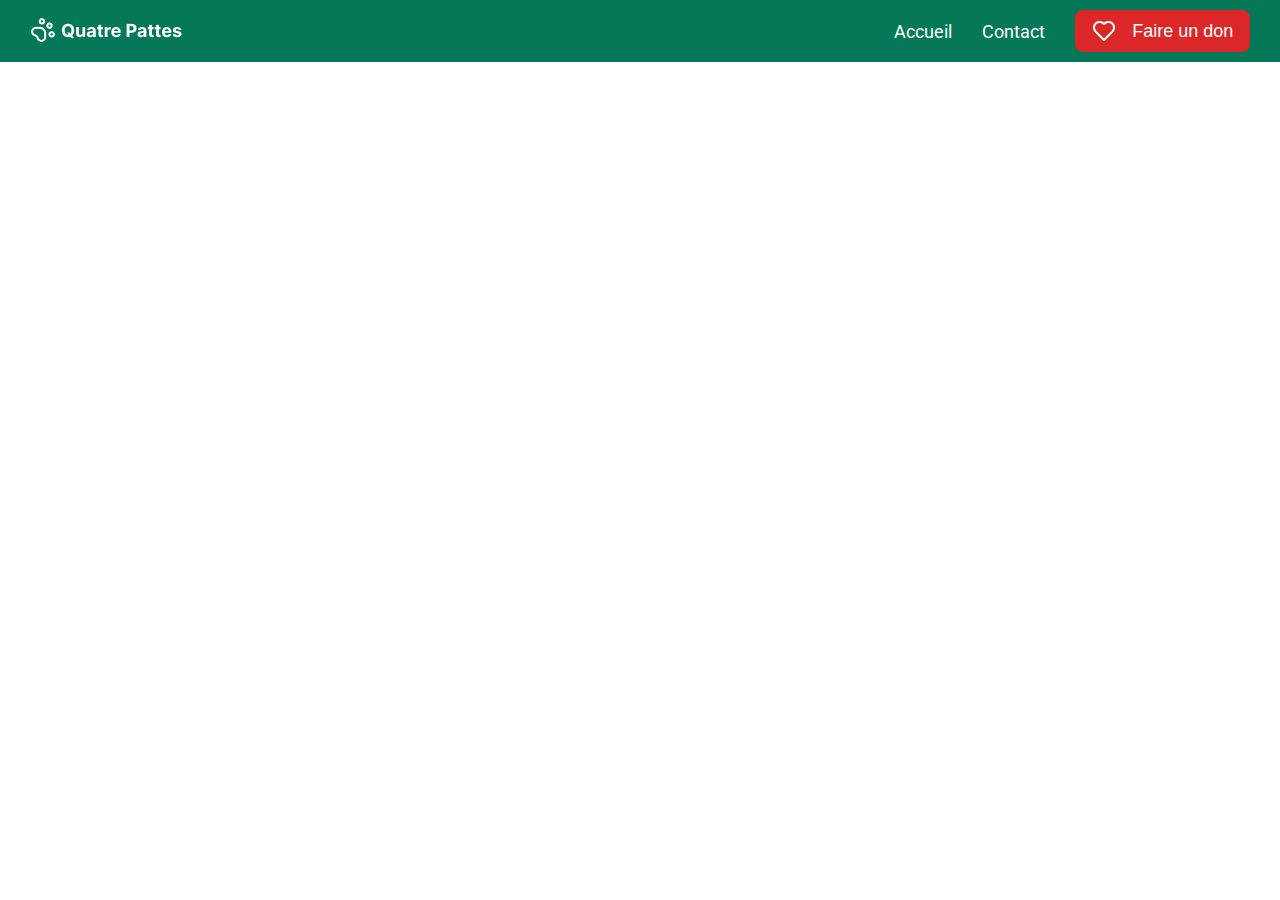
==== accueil.html @ b35f9f0f "Deuxième commit" ====
<!DOCTYPE html>
<html lang="fr">
<head>
    <meta charset="UTF-8">
    <meta name="viewport" content="width=device-width, initial-scale=1.0">
    <title>Accueil</title>
    <link href="https://fonts.googleapis.com/css2?family=Open+Sans:ital,wght@0,300..800;1,300..800&family=Roboto+Condensed:ital,wght@0,100..900;1,100..900&family=Roboto:ital,wght@0,100;0,300;0,400;0,500;0,700;0,900;1,100;1,300;1,400;1,500;1,700;1,900&display=swap" rel="stylesheet">
    <link rel="stylesheet" href="style.css">
</head>
<body>
    <!-- Barre de navigation -->
    <header>

        <nav class="navBar flex">
            <div class="logo"><img src="Images/Logo.png" alt="Logo"></div>
            <div class="navLiens flex">
                <a href="accueil.html">Accueil</a>
                <a href="contact.html">Contact</a>
                <button class="bouttonDon"><img src="Images/Icone/coeur.png" alt="coeur"><p>Faire un don</p></button>
            </div>
            <div class="burger" onclick="toggleMenu()"><img src="Images/Icone/Menu burger.png" alt="logo burger"></div>
        </nav>

        <!-- Menu déroulant -->
            <div class="nav-menu" id="navMenu">
                <div class="logo"><img src="Images/Logo.png" alt="Logo"></div>
                <span class="close-btn" onclick="closeMenu()"><img src="Images/Icone/Croix.png" alt="logo fermeture"></span>
                <a href="#">Accueil</a>
                <a href="#">Contact</a>
                <button class="bouttonDon flex"><img src="Images/Icone/coeur.png" alt="coeur"><p>Faire un don</p></button>
            </div>

    </header>

    <!-- Main -->
    <main>



    </main>



    <footer>



    </footer>



    
    <script src="script.js"></script>
</body>
</html>
---- style.css ----
* {
    margin: 0;
    padding: 0;
    box-sizing: border-box;
}

img {
    max-width: 100%;
    display: block;
}

section {
    border: 4px solid red;
    padding: 20px;
    max-width: 1300px;
    margin: 2Opx auto;
    display: flex;
    /* flex-wrap: wrap; */
}

body {
    font-family: roboto;
}

header {
    background-color: #057858;
    padding: 0 20px;
}

.flex {
    display: flex;
}

.grid {
    display: grid;
}

/* Barre de navigation */
.navBar {
    justify-content: space-between;
    align-items: center;
    padding: 10px;
}

.logo {
    cursor: pointer;
}

.navLiens {
    display: flex;
    gap: 30px;
    align-items: center;
}

.navLiens a {
    text-decoration: none;
    color: white;
    font-size: 18px;
    font-weight: 400;
}

.navLiens a:hover {
    color: #DB2727;
}

.bouttonDon {
    width: 175px;
    height: 42px;
    background: #DB2727;
    border-radius: 8px;
    border: none;
    color: white;
    font-size: 18px;
    font-weight: 400;
    cursor: pointer;
    display: flex;
    justify-content: space-evenly;
    align-items: center;
    }
    



/* Menu burger caché */
.burger {
    cursor: pointer;
    display: none;
 }

 /* Menu déroulant masqué */
 .nav-menu {
    position: fixed;
    top: 0;
    left: -100%; /* Masque la navigation */
    width: 100%;
    height: 100%;
    background: #1E2A37;
    display: flex;
    flex-direction: column;
    justify-content: start;
    align-items: center;
    transition: all 0.3s ease;
 }

 .nav-menu.active {
    left: 0; /* Affiche la navigation */
    }
    
    .nav-menu .logo {
    align-self: flex-start;
    margin: 20px;
    color: white;
    }
    
    .nav-menu a {
    text-decoration: none;
    color: white;
    font-size: 18px;
    font-family: 300;
    margin: 20px 0;
    transition: color 0.3s;
    }

    /* Bouton de fermeture */
  .close-btn {
    position: absolute;
    top: 20px;
    right: 20px;
    cursor: pointer;
    display: none; 
    }
    
    .nav-menu.active .close-btn {
    display: block; /* Affiché lorsque le menu est ouvert */
    }

    /* Responsive */
  @media (max-width: 800px) {
    /* Affiche le menu burger */
    .burger {
      display: block; 
    }

    /* Efface barre de nav */
    .navLiens {
        display: none;
    }
}
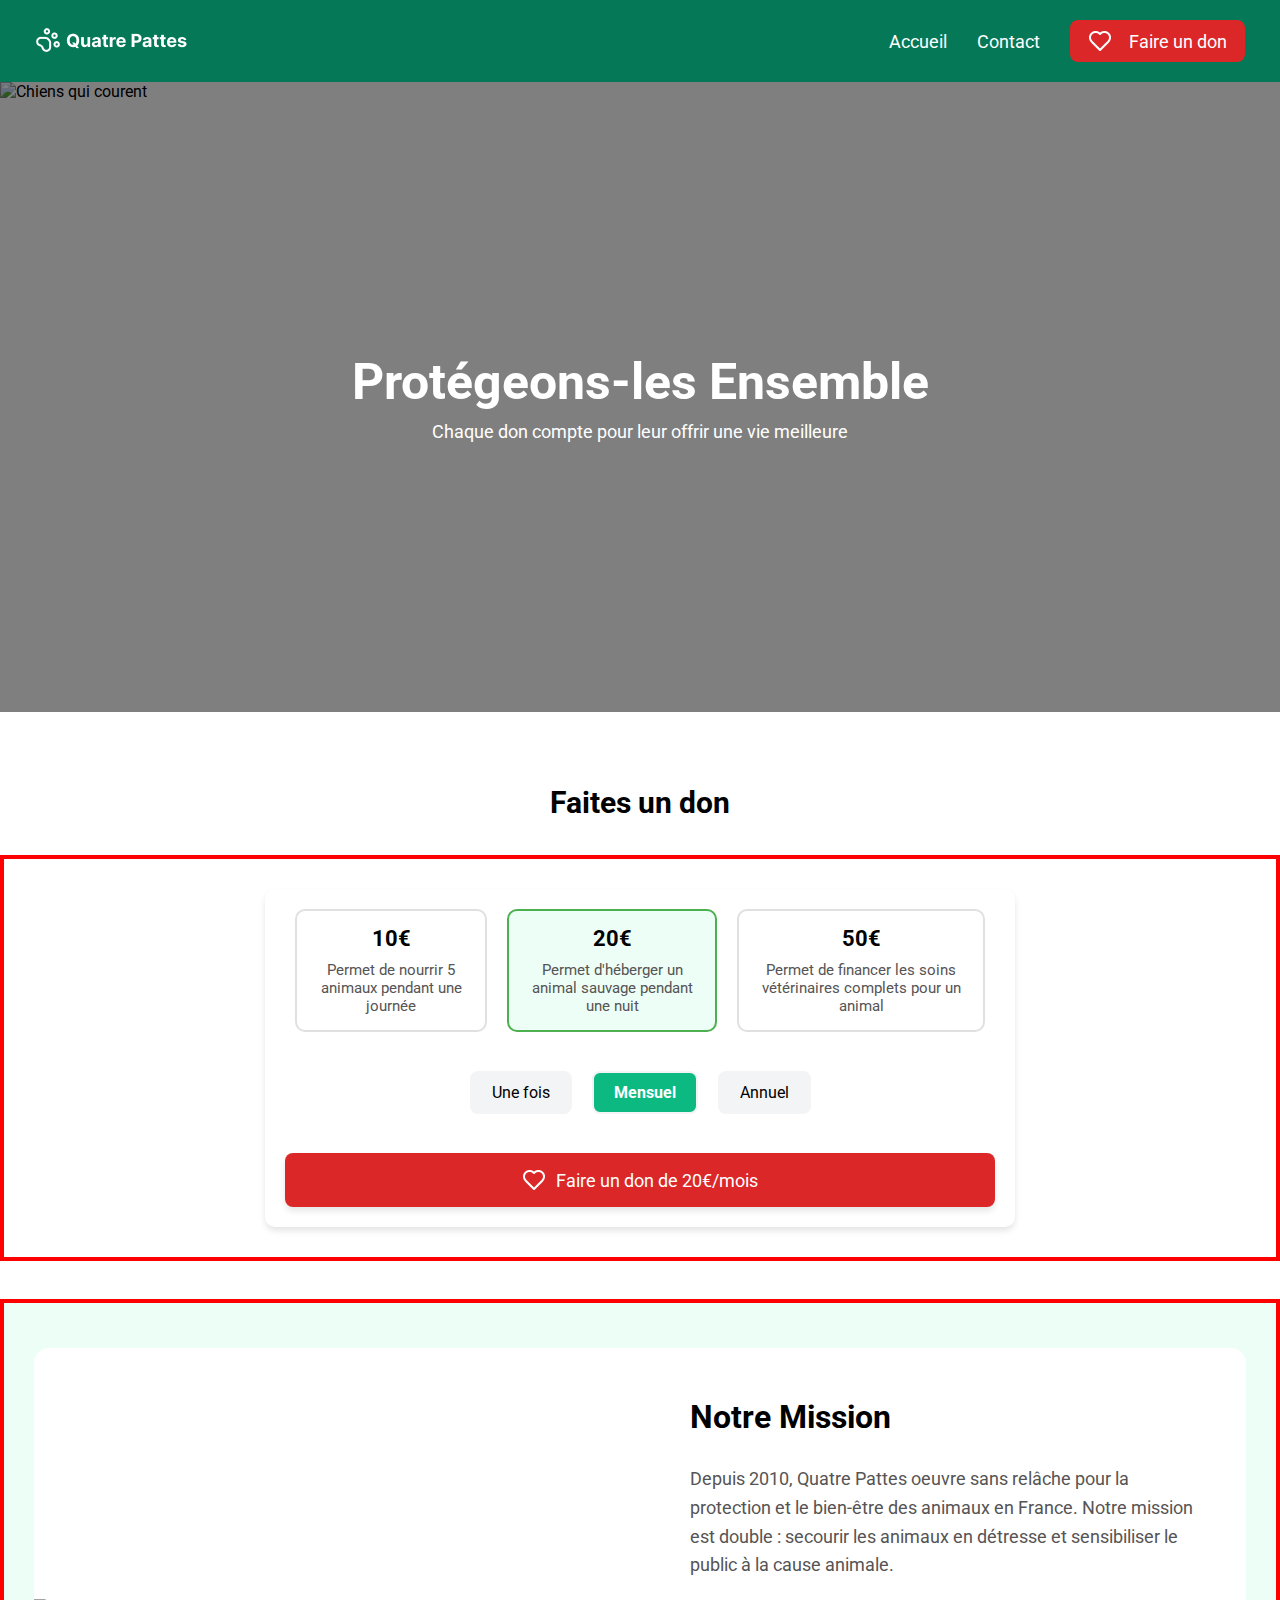
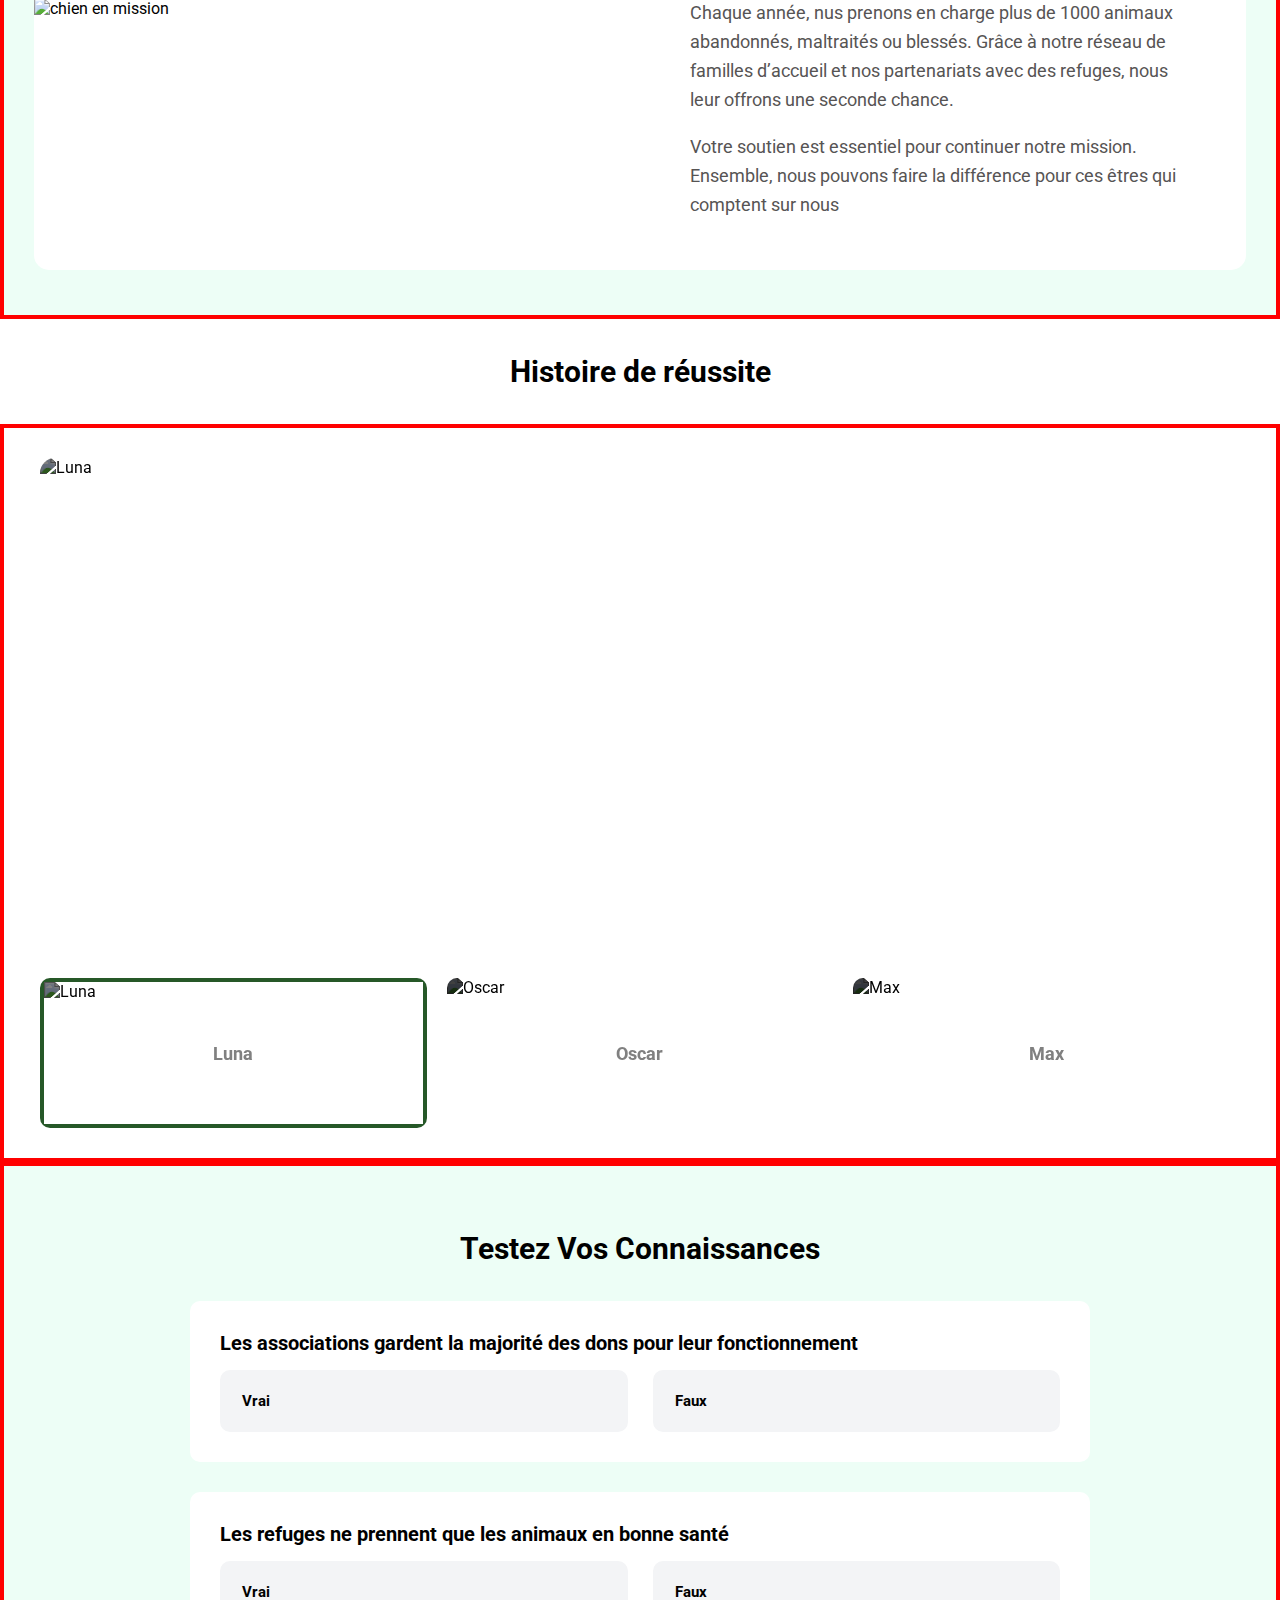
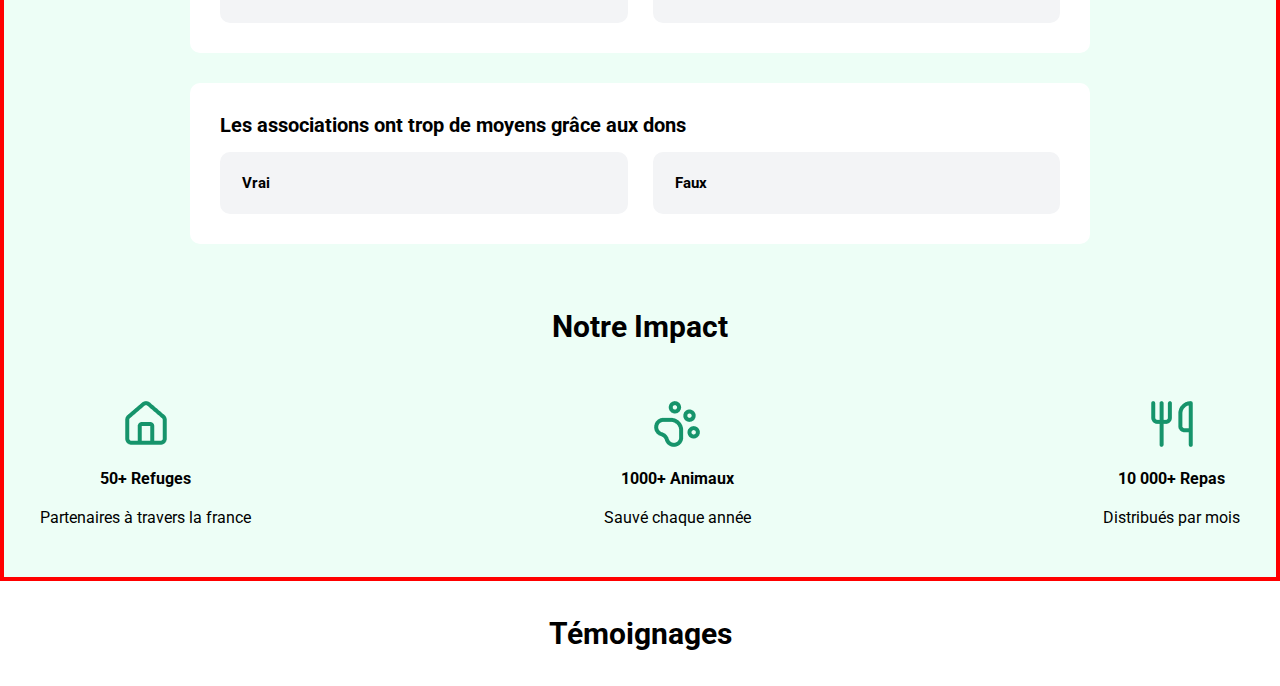
==== commit 6d383f22: "commit mercredi soir premiere page" ====
--- a/accueil.html
+++ b/accueil.html
@@ -32,11 +32,165 @@
 
     </header>
 
-    <!-- Main -->
+
     <main>
-
-
-
+        <!-- Haut de Page -->
+        <div class="imageHautDePage">
+            <img src="Images/Haut de page.jpeg" alt="Chiens qui courent">
+            <div class="effetSombre flex">
+                <h1>Protégeons-les Ensemble</h1>
+                <p>Chaque don compte pour leur offrir une vie meilleure</p>
+            </div>
+        </div>
+        <br><br>
+
+        <!-- Faire un don -->
+        <h2>Faites un don</h2>
+
+        <section id="s1">
+            <div class="section-don">
+                <div class="options-don flex">
+                    <div id="don10" class="option-don" onclick="selectionDon('don10')">
+                        <h3>10€</h3>
+                        <p>Permet de nourrir 5 animaux pendant une journée</p>
+                    </div>
+                    <div id="don20" class="option-don selectionnee" onclick="selectionDon('don20')">
+                        <h3>20€</h3>
+                        <p>Permet d'héberger un animal sauvage pendant une nuit</p>
+                    </div>
+                    <div id="don50" class="option-don" onclick="selectionDon('don50')">
+                        <h3>50€</h3>
+                        <p>Permet de financer les soins vétérinaires complets pour un animal</p>
+                    </div>
+                </div><br>
+                <div class="options-frequence flex">
+                    <div id="frequenceUnique" class="option-frequence" onclick="selectionFrequence('frequenceUnique')">Une fois</div>
+                    <div id="frequenceMensuelle" class="option-frequence selectionnee" onclick="selectionFrequence('frequenceMensuelle')">Mensuel</div>
+                    <div id="frequenceAnnuelle" class="option-frequence" onclick="selectionFrequence('frequenceAnnuelle')">Annuel</div>
+                </div><br>
+                <a href="#" id="boutonDon" class="bouton-don flex"><img src="Images/Icone/coeur.png" alt="coeur"><p>Faire un don de 20€/mois</p></a>
+            </div>
+
+        </section>
+
+        <br><br>
+        <!-- Section 2 - Notre mission-->
+        <section id="s2">
+            <div class="section-mission flex">
+                <img src="Images/Notre mission.jpeg" alt="chien en mission">
+                <div class="contenu-mission">
+                <h3>Notre Mission</h3><br>
+                <p>Depuis 2010, Quatre Pattes oeuvre sans relâche pour la protection et le bien-être des animaux en France. Notre mission est double : secourir les animaux en détresse et sensibiliser le public à la cause animale.</p><br>
+                <p>Chaque année, nus prenons en charge plus de 1000 animaux abandonnés, maltraités ou blessés. Grâce à notre réseau de familles d’accueil et nos partenariats avec des refuges, nous leur offrons une seconde chance.</p><br>
+                <p>Votre soutien est essentiel pour continuer notre mission. Ensemble, nous pouvons faire la différence pour ces êtres qui comptent sur nous</p>
+                </div>
+            </div>   
+        </section>
+
+        <!-- Section 3 -->
+
+        <h2>Histoire de réussite</h2>
+        <section>
+        <div class="section-galerie">
+            <div class="grande-image" id="grandeImage">
+                <img src="Images/Luna.jpeg" alt="Luna">
+                <div class="texte-image" id="texteImage">
+                    <span>Luna</span><br><br>
+                    Trouvée dans la rue avec une patte cassée, Luna a été soignée et a retrouvé sa joie de vivre. Elle coule maintenant des jours heureux dans sa nouvelle famille.<br><br>
+                    <small>Janvier 2024</small>
+                </div>
+            </div>
+            <div class="miniatures grid">
+                <div class="miniature active" id="luna" onclick="changerImage('Images/Luna.jpeg', 'Luna', 'Trouvée dans la rue avec une patte cassée, Luna a été soignée et a retrouvé sa joie de vivre. Elle coule maintenant des jours heureux dans sa nouvelle famille.', 'Janvier 2024')">
+                    <img src="Images/Luna.jpeg" alt="Luna">
+                    <div class="texte-miniature">Luna</div>
+                </div>
+                <div class="miniature" id="oscar" onclick="changerImage('Images/Oscar.jpeg', 'Oscar', 'Trouvée dans la rue avec une patte cassée, Oscar a été soignée et a retrouvé sa joie de vivre. Elle coule maintenant des jours heureux dans sa nouvelle famille.', 'Janvier 2024')">
+                    <img src="Images/Oscar.jpeg" alt="Oscar">
+                    <div class="texte-miniature">Oscar</div>
+                </div>
+                <div class="miniature" id="max" onclick="changerImage('Images/Max.jpeg', 'Max', 'Sauvé d\'un laboratoire, Max n\'avait jamais connu l\'amour. Aujourd\'hui, il profite de sa liberté et fait le bonheur de sa famille d\'accueil.', 'Février 2024')">
+                    <img src="Images/Max.jpeg" alt="Max">
+                    <div class="texte-miniature">Max</div>
+                </div>
+            </div>
+        </div>
+    </section>
+
+
+    <!-- Section 4 quizz -->
+     
+    <section id="s4">
+
+        <h2>Testez Vos Connaissances</h2>
+        <div class="section-quizz">
+            
+    
+            <div class="question" id="question1">
+                <h3>Les associations gardent la majorité des dons pour leur fonctionnement</h3>
+                <div class="reponses flex">
+                    <div class="reponse" onclick="afficherReponse(this, true, 'Vrai, les associations utilisent plus de 50% des dons pour leurs frais de fonctionnement.')">
+                        Vrai
+                    </div>
+                    <div class="reponse" onclick="afficherReponse(this, false, 'Faux ! Chez Quatre Pattes, 85% des dons sont directement utilisés pour les animaux. Seuls 15% servent aux frais de fonctionnement essentiels.')">
+                        Faux
+                    </div>
+                </div>
+            </div>
+    
+            <div class="question" id="question2">
+                <h3>Les refuges ne prennent que les animaux en bonne santé</h3>
+                <div class="reponses flex">
+                    <div class="reponse" onclick="afficherReponse(this, true, 'Vrai, ils refusent les animaux malades car c\'est trop coûteux.')">
+                        Vrai
+                    </div>
+                    <div class="reponse" onclick="afficherReponse(this, false, 'Faux ! Nous accueillons tous les animaux, quel que soit leur état de santé. Chaque vie compte !')">
+                        Faux
+                    </div>
+                </div>
+            </div>
+    
+            <div class="question" id="question3">
+                <h3>Les associations ont trop de moyens grâce aux dons</h3>
+                <div class="reponses flex">
+                    <div class="reponse" onclick="afficherReponse(this, true, 'Vrai, elles reçoivent beaucoup d\'argent des donateurs.')">
+                        Vrai
+                    </div>
+                    <div class="reponse" onclick="afficherReponse(this, false, 'Faux ! Les besoins sont immenses et constants. Chaque don est précieux pour sauver plus d\'animaux.')">
+                        Faux
+                    </div>
+                </div>
+            </div>
+        </div>
+
+        <!-- Notre Impact -->
+         <h2>Notre Impact</h2>
+
+         <div class="section-impact flex">
+            <div class="refuge flex">
+                <img src="Images/Icone/Refuge.png" alt="icone refuge">
+                <p><b>50+ Refuges</b></p>
+                <p>Partenaires à travers la france</p>
+            </div>
+
+            <div class="animaux flex">
+                <img src="Images/Icone/Animaux.png" alt="icone animaux">
+                <p><b>1000+ Animaux</b></p>
+                <p>Sauvé chaque année</p>
+            </div>
+
+            <div class="repas flex">
+                <img src="Images/Icone/Repas.png" alt="icone repas">
+                <p><b>10 000+ Repas</b></p>
+                <p>Distribués par mois</p>
+            </div>
+
+         </div>
+    </section>
+
+    <h2>Témoignages</h2>
+   
+   
     </main>
 
 
--- a/style.css
+++ b/style.css
@@ -9,12 +9,17 @@
     display: block;
 }
 
+h2 {
+    font-size: 30px;
+    text-align: center;
+    padding: 35px;
+}
+
 section {
     border: 4px solid red;
-    padding: 20px;
-    max-width: 1300px;
+    padding: 30px;
+    max-width: 1470px;
     margin: 2Opx auto;
-    display: flex;
     /* flex-wrap: wrap; */
 }
 
@@ -24,8 +29,9 @@
 
 header {
     background-color: #057858;
-    padding: 0 20px;
-}
+    padding: 10px 25px;
+}
+
 
 .flex {
     display: flex;
@@ -74,6 +80,7 @@
     font-weight: 400;
     cursor: pointer;
     display: flex;
+    font-family: roboto;
     justify-content: space-evenly;
     align-items: center;
     }
@@ -93,12 +100,12 @@
     top: 0;
     left: -100%; /* Masque la navigation */
     width: 100%;
-    height: 100%;
-    background: #1E2A37;
+    height: 25%;
+    background: #057858;
     display: flex;
     flex-direction: column;
     justify-content: start;
-    align-items: center;
+    align-items: self-start;
     transition: all 0.3s ease;
  }
 
@@ -117,7 +124,7 @@
     color: white;
     font-size: 18px;
     font-family: 300;
-    margin: 20px 0;
+    margin: 10px 0;
     transition: color 0.3s;
     }
 
@@ -146,4 +153,341 @@
         display: none;
     }
 }
-
+/* MAIN */
+
+/* Haut de page */
+.imageHautDePage {
+    position: relative;
+    width: 100%;
+    height: 70vh;
+    overflow: hidden;
+}
+
+.imageHautDePage img {
+    width: 100%;
+    height: 100%;
+    object-fit: cover;
+}
+
+.effetSombre {
+    position: absolute;
+    top: 0;
+    left: 0;
+    width: 100%;
+    height: 100%;
+    background: rgba(0, 0, 0, 0.5);
+    flex-direction: column;
+    justify-content: center;
+    align-items: center;
+    color: white;
+    text-align: center;
+}
+
+.effetSombre h1 {
+    font-size: 50px;
+    margin-bottom: 10px;
+}
+
+.effetSombre p {
+    font-size: 18px;
+}
+
+@media (max-width: 768px) {
+    .effetSombre h1 {
+        font-size: 2rem;
+    }
+
+    .effetSombre p {
+        font-size: 1rem;
+    }
+}
+
+/* Section Faite un don */
+
+.section-don {
+    max-width: 750px;
+    margin: auto;
+    text-align: center;
+    border-radius: 10px;
+    box-shadow: 0 4px 6px rgba(0, 0, 0, 0.1);
+    padding: 20px;
+}
+
+
+.options-don {
+    justify-content: space-around;
+    margin-bottom: 20px;
+}
+
+.option-don {
+    margin: 0 10px;
+    padding: 15px;
+    border: 2px solid #e0e0e0;
+    border-radius: 10px;
+    cursor: pointer;
+    transition: all 0.3s ease;
+}
+
+.option-don:hover {
+    border-color: #4caf50;
+}
+
+.option-don.selectionnee {
+    border-color: #4caf50;
+    background-color: #EDFEF6;
+}
+
+.option-don h3 {
+    font-size: 22px;
+    margin-bottom: 10px;
+}
+
+.option-don p {
+    font-size: 15px;
+    color: #565454;
+}
+
+.options-frequence {
+    justify-content: center;
+    gap: 20px;
+    margin-bottom: 20px;
+}
+
+.option-frequence {
+    padding: 10px 20px;
+    background-color: #F3F4F6;
+    border: 2px solid #F3F4F6;
+    border-radius: 8px;
+    cursor: pointer;
+    transition: all 0.3s ease;
+}
+
+.option-frequence:hover {
+    border-color: #4caf50;
+}
+
+.option-frequence.selectionnee {
+    background-color: #0CB981;
+    color: white;
+    font-weight: bold;
+}
+
+.bouton-don {
+    justify-content: center;
+    align-items: center;
+    gap: 10px;
+    background-color: #DB2727;
+    color: white;
+    padding: 15px 30px;
+    border-radius: 8px;
+    font-size: 18px;
+    text-decoration: none;
+    box-shadow: 0 4px 6px rgba(0, 0, 0, 0.1);
+}
+
+.bouton-don:hover {
+    background-color: #b71c1c;
+}
+
+/* Section 2 - Notre Mission*/
+#s2 {
+    background-color: #EDFEF6;
+}
+
+.section-mission {
+    justify-content: center;
+    align-items: center;
+    background-color: white;
+    border-radius: 15px;
+    overflow: hidden;
+    max-width: 1350px;
+    margin: 15px auto;
+}
+
+.section-mission img {
+    width: 50%;
+    height: 100%;
+    object-fit: cover;
+}
+
+.contenu-mission {
+    padding: 50px;
+    width: 50%;
+}
+
+.contenu-mission h3 {
+    font-size: 32px;
+    margin-bottom: 10px;
+}
+
+.contenu-mission p {
+    font-size: 18px;
+    line-height: 1.6;
+    color: #565454;
+}
+
+/* Section 3 */
+.section-galerie {
+    max-width: 1200px;
+    width: 100%;
+    margin: 0 auto;
+}
+
+.grande-image {
+    position: relative;
+    width: 100%;
+    height: 500px;
+    overflow: hidden;
+    border-radius: 15px;
+    margin-bottom: 20px;
+}
+
+.grande-image img {
+    width: 100%;
+    height: 100%;
+    object-fit: cover;
+}
+
+.grande-image img, .miniature, .miniatures img {
+    filter: brightness(0.5); 
+}
+
+.texte-image {
+    position: absolute;
+    bottom: 30px;
+    left: 50px;
+    color: white;
+    padding: 0px 150px 0 0 ;
+    border-radius: 5px;
+    font-size: 18px;
+}
+
+.texte-image span {
+    font-size: 30px;
+    font-weight: bold;
+}
+
+.texte-image small {
+    font-size: 12px;
+}
+
+.miniatures {
+    grid-template-columns: 1fr 1fr 1fr;
+    gap: 20px;
+}
+
+.miniature {
+    position: relative;
+    height: 150px;
+    overflow: hidden;
+    border-radius: 10px;
+    cursor: pointer;
+    transition: transform 0.3s, filter 0.3s;
+}
+
+.miniature img {
+    width: 100%;
+    height: 100%;
+    object-fit: cover;
+    transition: filter 0.3s;
+}
+
+.miniature:hover img {
+    filter: brightness(0.8);
+}
+
+.miniature.active img {
+    filter: brightness(1);
+    border: 4px solid #4caf50;
+}
+
+.texte-miniature {
+    position: absolute;
+    top: 50%;
+    left: 50%;
+    transform: translate(-50%, -50%);
+    color: white;
+    font-size: 18px;
+    font-weight: bold;
+}
+
+/* Section 4 - Quizz */
+
+
+#s4 {
+    background-color: #EDFEF6;
+}
+
+.section-quizz {
+    max-width: 900px;
+    margin: 0 auto;
+}
+
+
+.question {
+    background-color: white;
+    border-radius: 10px;
+    padding: 30px;
+    margin-bottom: 30px;
+}
+
+.question h3 {
+    font-size: 20px;
+    margin-bottom: 15px;
+}
+
+.reponses {
+    gap: 25px;
+}
+
+.reponse {
+    flex: 1;
+    text-align: left;
+    padding: 20px;
+    border: 2px solid #F3F4F6;
+    border-radius: 10px;
+    background-color: #F3F4F6;
+    font-size: 15px;
+    font-weight: bold;
+    cursor: pointer;
+    transition: background-color 0.3s, border-color 0.3s;
+}
+
+.reponse:hover {
+    background-color: #EDFEF6;
+    border-color: #4caf50;
+}
+
+.reponse.correct {
+    background-color: #EDFEF6;
+    border-color: #4caf50;
+    display: flex;
+    justify-content: center;
+    align-items: center;
+}
+
+.reponse.incorrect {
+    background-color: #fde8e8;
+    border-color: #ea4335;
+    display: flex;
+    justify-content: center;
+    align-items: center;
+}
+
+.reponse img {
+    margin-right: 10px;
+    height: 20px;
+}
+
+/* Notre impact */
+.section-impact {
+    max-width: 1200px;
+    margin: 20px auto;
+    justify-content: space-between   ;
+}
+
+.refuge, .animaux, .repas {
+    flex-direction: column;
+    align-items: center;
+    gap: 20px;
+}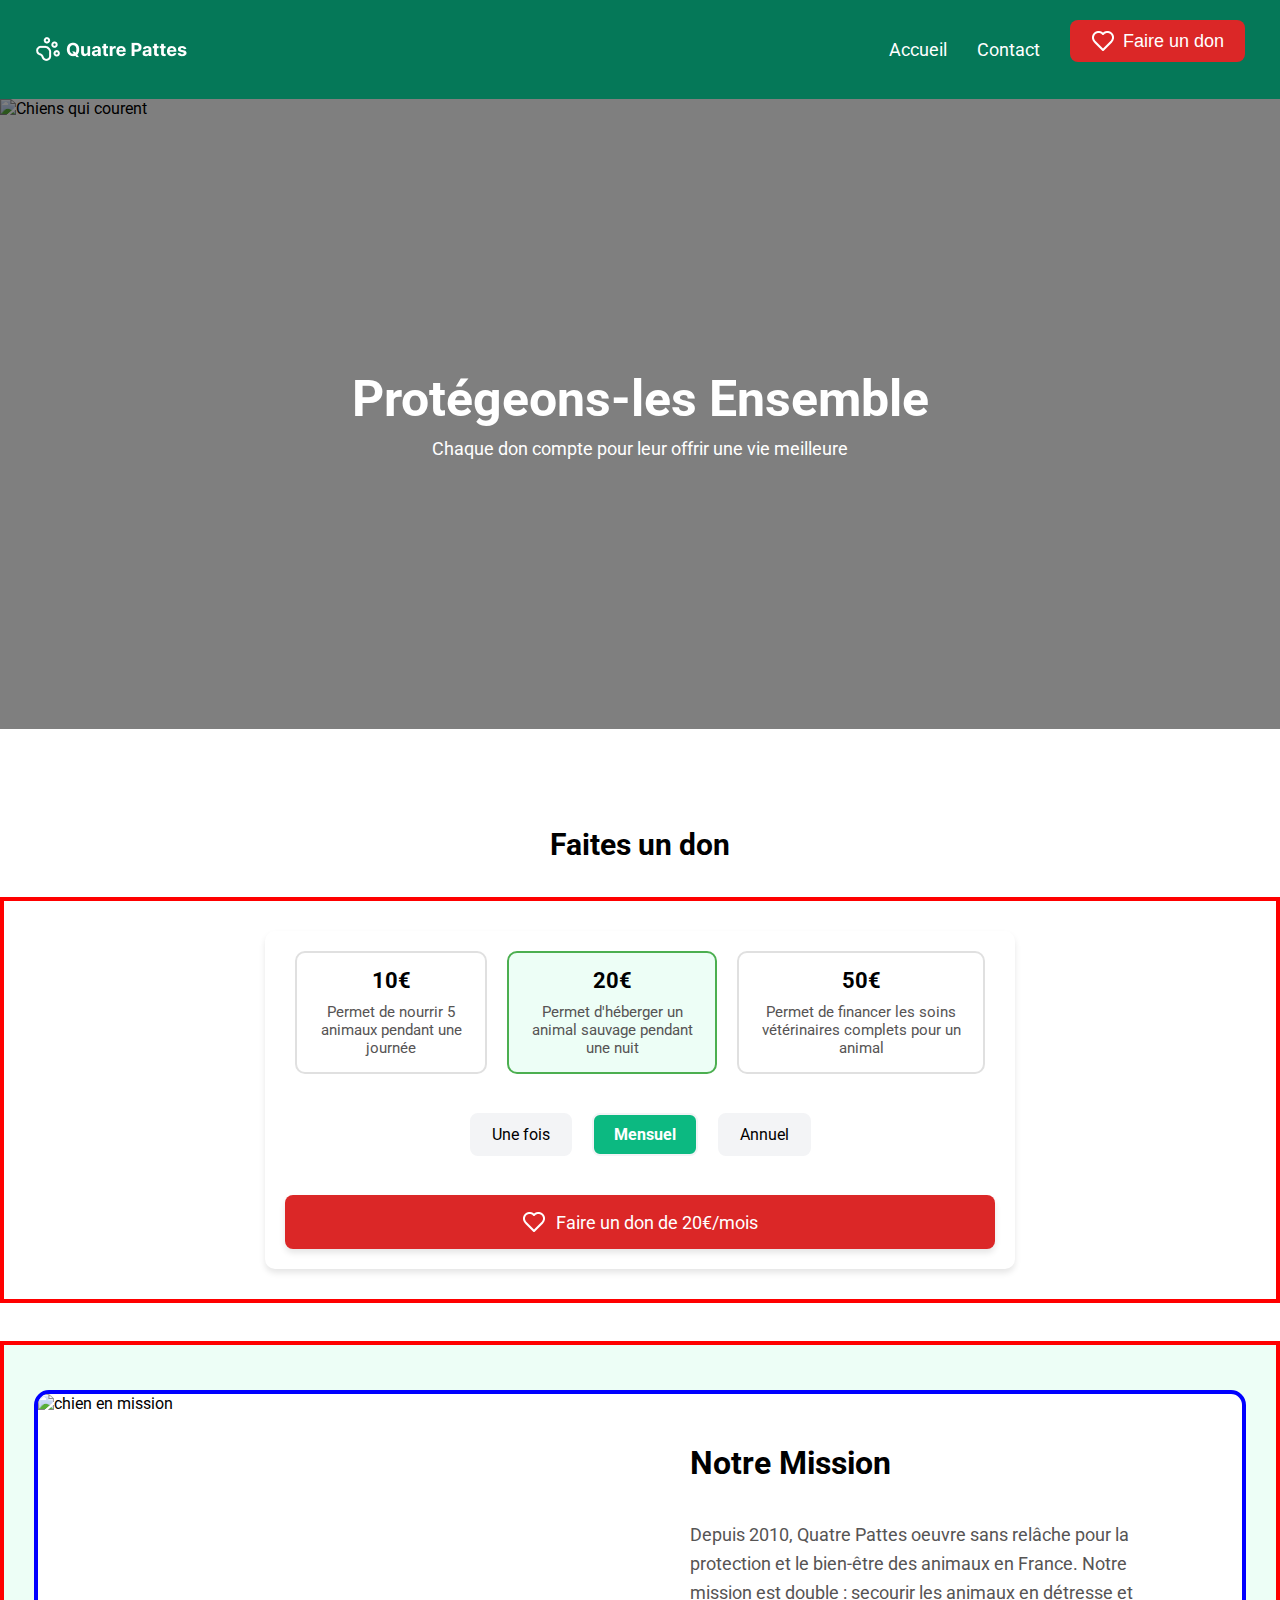
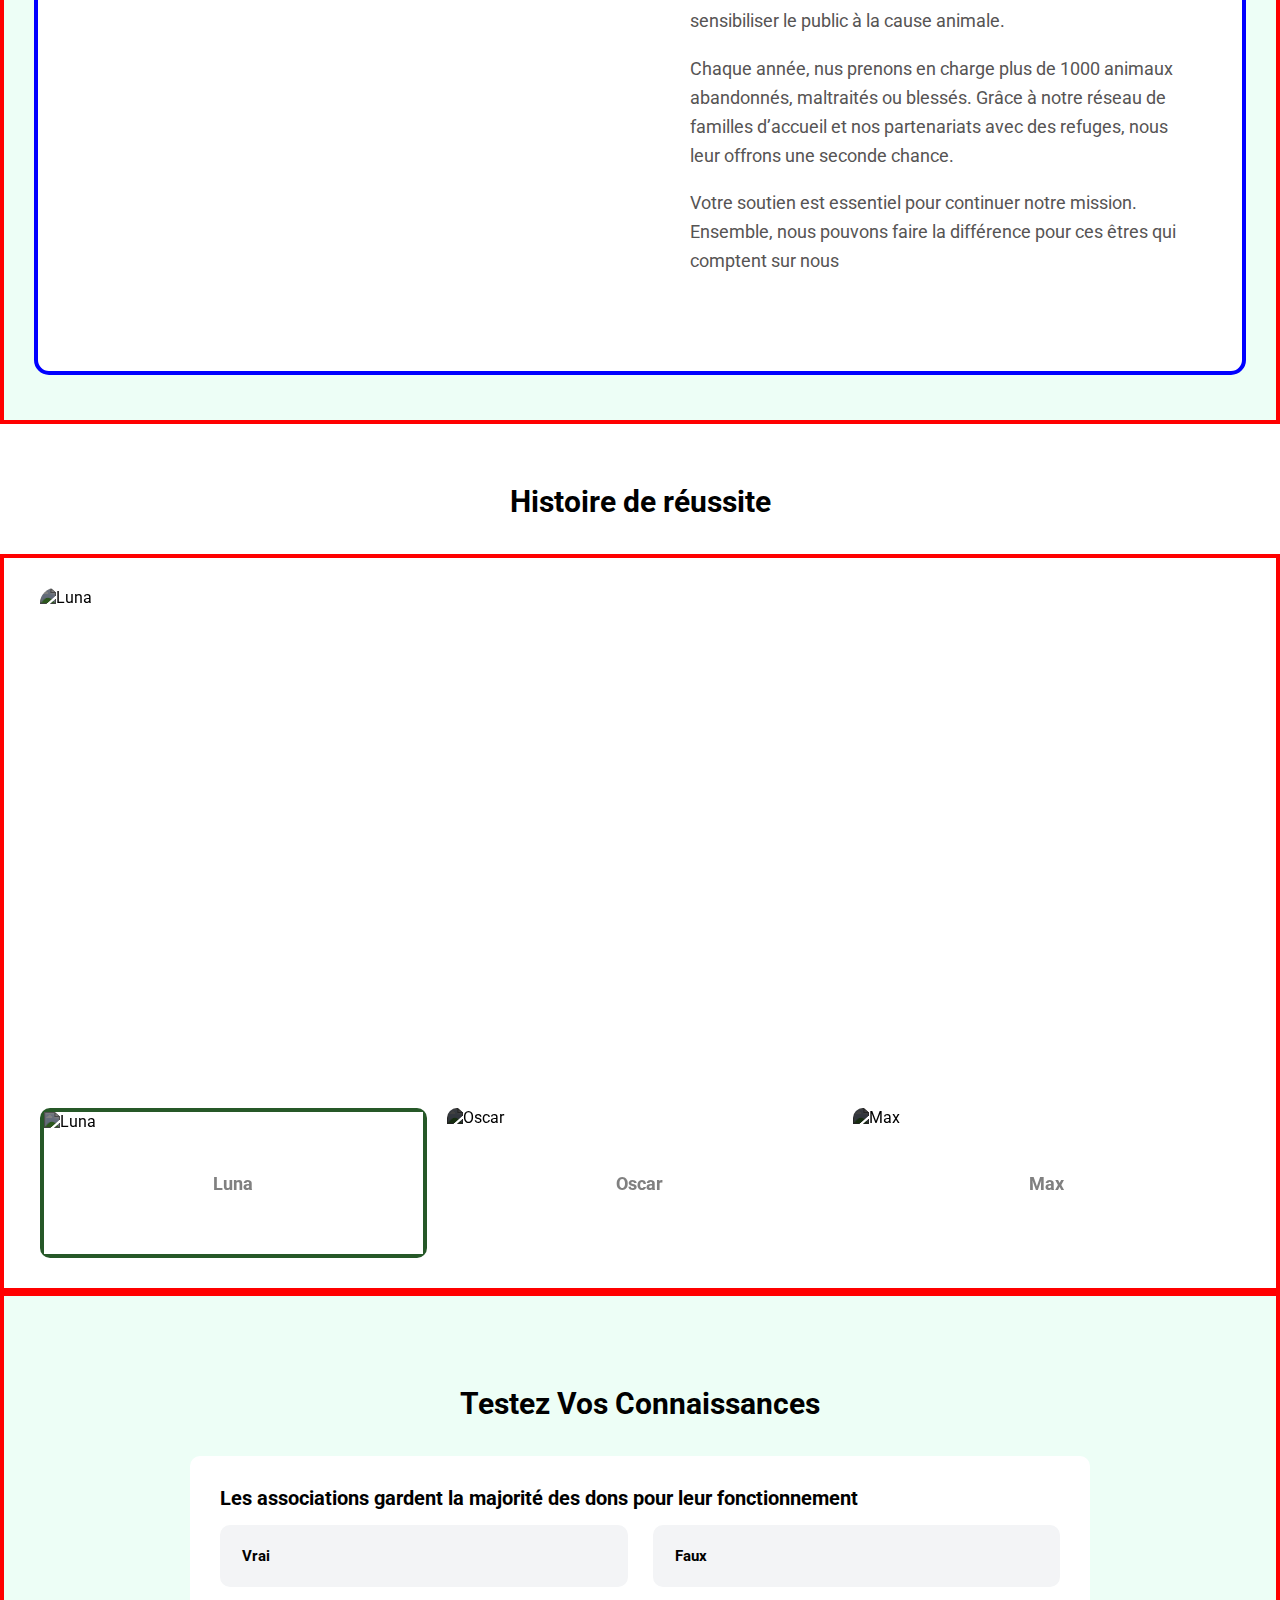
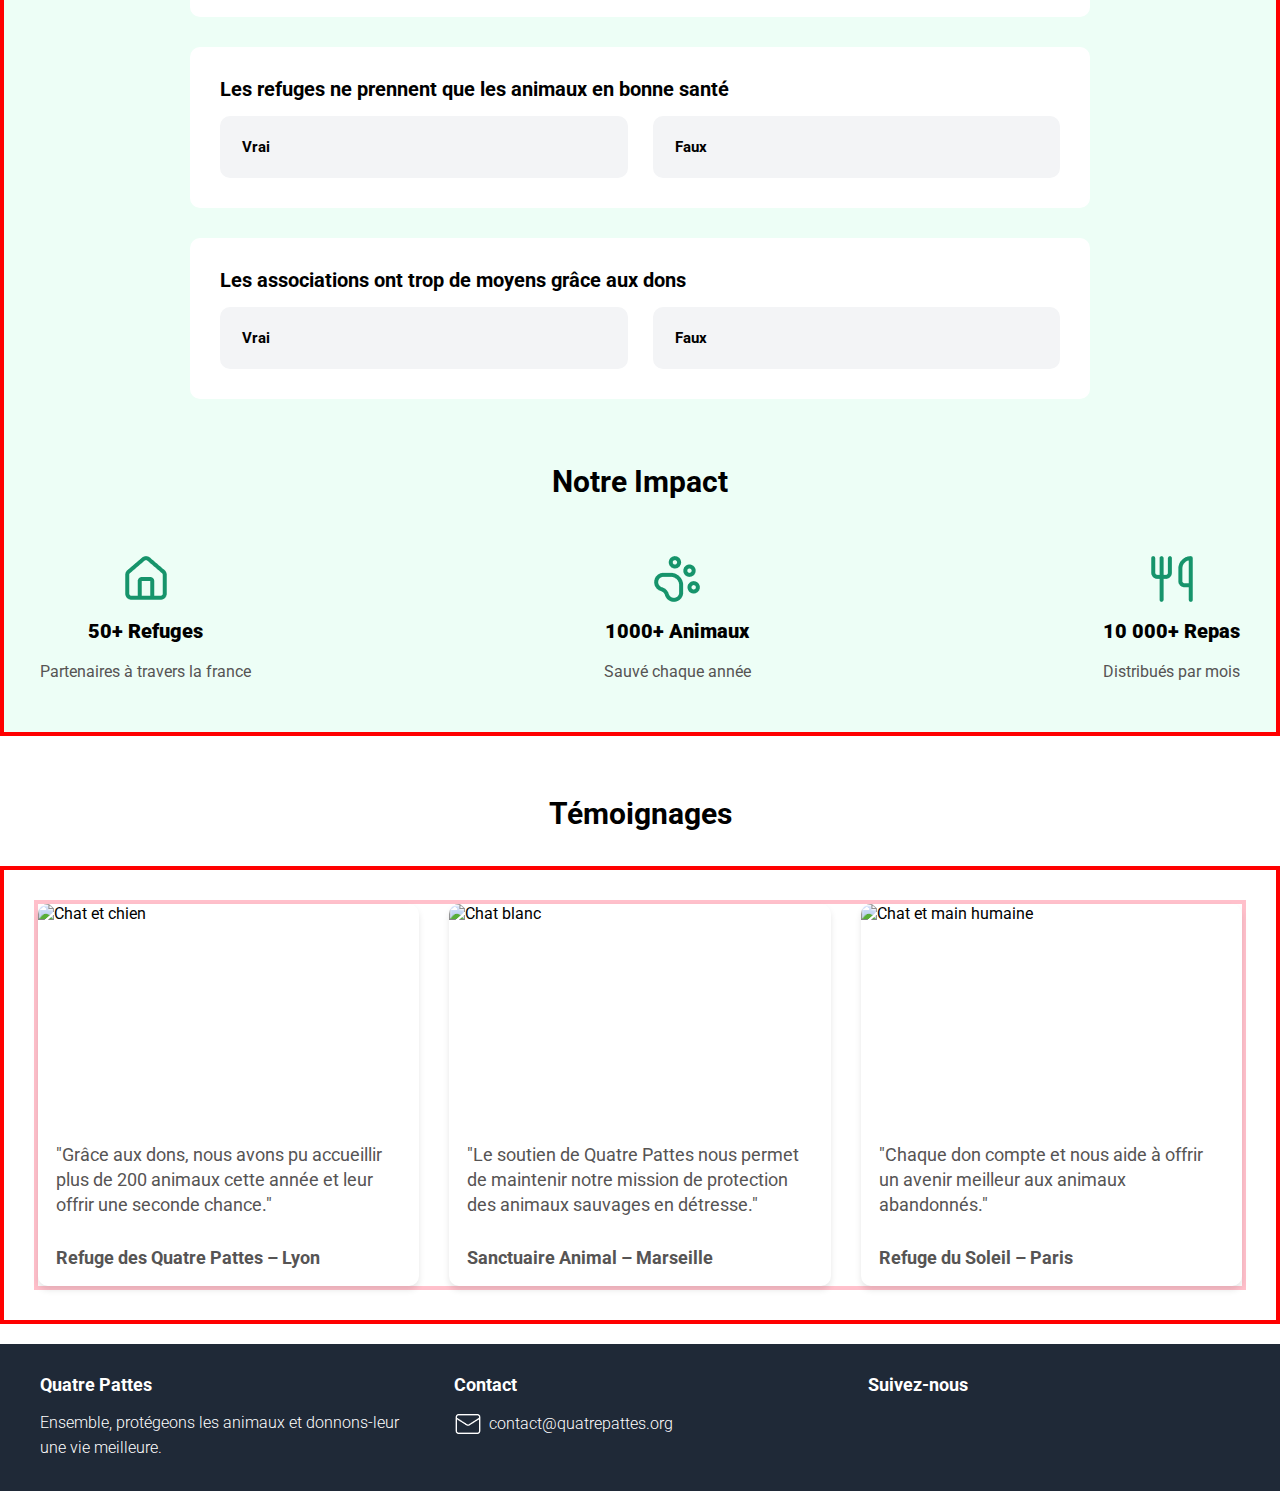
==== commit af5d2b6e: "reponsive form ok" ====
--- a/accueil.html
+++ b/accueil.html
@@ -16,7 +16,7 @@
             <div class="navLiens flex">
                 <a href="accueil.html">Accueil</a>
                 <a href="contact.html">Contact</a>
-                <button class="bouttonDon"><img src="Images/Icone/coeur.png" alt="coeur"><p>Faire un don</p></button>
+                <button class="bouttonDon flex"><img src="Images/Icone/coeur.png" alt="coeur"><p>Faire un don</p></button>
             </div>
             <div class="burger" onclick="toggleMenu()"><img src="Images/Icone/Menu burger.png" alt="logo burger"></div>
         </nav>
@@ -31,7 +31,6 @@
             </div>
 
     </header>
-
 
     <main>
         <!-- Haut de Page -->
@@ -170,40 +169,74 @@
             <div class="refuge flex">
                 <img src="Images/Icone/Refuge.png" alt="icone refuge">
                 <p><b>50+ Refuges</b></p>
-                <p>Partenaires à travers la france</p>
+                <p><strong>Partenaires à travers la france</strong></p>
             </div>
 
             <div class="animaux flex">
                 <img src="Images/Icone/Animaux.png" alt="icone animaux">
                 <p><b>1000+ Animaux</b></p>
-                <p>Sauvé chaque année</p>
+                <p><strong> Sauvé chaque année</strong></p>
             </div>
 
             <div class="repas flex">
                 <img src="Images/Icone/Repas.png" alt="icone repas">
                 <p><b>10 000+ Repas</b></p>
-                <p>Distribués par mois</p>
+                <p><strong>Distribués par mois</strong></p>
             </div>
 
          </div>
     </section>
 
+    <!-- Témoignage -->
     <h2>Témoignages</h2>
-   
-   
+
+    <section id="s5">
+        
+        <div class="temoignages">
+            <div class="boite-temoignage">
+                <img src="Images/Témoignage refuge Lyon.jpeg" alt="Chat et chien">
+                <div class="texte-temoignage">
+                    <p>"Grâce aux dons, nous avons pu accueillir plus de 200 animaux cette année et leur offrir une seconde chance."</p><br>
+                    <strong>Refuge des Quatre Pattes – Lyon</strong>
+                </div>
+            </div>
+            <div class="boite-temoignage">
+                <img src="Images/Témoignage refuge marseille.jpeg" alt="Chat blanc">
+                <div class="texte-temoignage">
+                    <p>"Le soutien de Quatre Pattes nous permet de maintenir notre mission de protection des animaux sauvages en détresse."</p><br>
+                    <strong>Sanctuaire Animal – Marseille</strong>
+                </div>
+            </div>
+            <div class="boite-temoignage">
+                <img src="Images/Témoignage refuge Paris.jpeg" alt="Chat et main humaine">
+                <div class="texte-temoignage">
+                    <p>"Chaque don compte et nous aide à offrir un avenir meilleur aux animaux abandonnés."</p><br>
+                    <strong>Refuge du Soleil – Paris</strong>
+                </div>
+            </div>
+        </div>
+    </section>
+
     </main>
-
-
-
-    <footer>
-
-
-
+    <!-- Footer -->
+    <footer class="footer">
+        <div class="footer-section">
+            <h4>Quatre Pattes</h4>
+            <p>Ensemble, protégeons les animaux et donnons-leur une vie meilleure.</p>
+        </div>
+        <div class="footer-section">
+            <h4>Contact</h4>
+            <div class="flex contact">
+                <img src="Images/Icone/Enveloppe.png" alt="Email" class="icone enveloppe">
+                <p>contact@quatrepattes.org</p>
+            </div>
+        </div>
+        <div class="footer-section suivez-nous">
+            <h4>Suivez-nous</h4>
+            
+        </div>
     </footer>
 
-
-
-    
     <script src="script.js"></script>
 </body>
 </html>--- a/style.css
+++ b/style.css
@@ -4,10 +4,21 @@
     box-sizing: border-box;
 }
 
+body {
+    font-family: roboto;
+}
+
+.alignement {
+    max-width: 1300px; 
+    margin: 0 auto; 
+    padding: 0 20px;   
+}
+
 img {
     max-width: 100%;
     display: block;
 }
+
 
 h2 {
     font-size: 30px;
@@ -23,9 +34,6 @@
     /* flex-wrap: wrap; */
 }
 
-body {
-    font-family: roboto;
-}
 
 header {
     background-color: #057858;
@@ -79,14 +87,10 @@
     font-size: 18px;
     font-weight: 400;
     cursor: pointer;
-    display: flex;
-    font-family: roboto;
-    justify-content: space-evenly;
-    align-items: center;
-    }
-    
-
-
+    justify-content: center;
+    gap: 8px;
+    align-items: center;
+    }
 
 /* Menu burger caché */
 .burger {
@@ -141,18 +145,6 @@
     display: block; /* Affiché lorsque le menu est ouvert */
     }
 
-    /* Responsive */
-  @media (max-width: 800px) {
-    /* Affiche le menu burger */
-    .burger {
-      display: block; 
-    }
-
-    /* Efface barre de nav */
-    .navLiens {
-        display: none;
-    }
-}
 /* MAIN */
 
 /* Haut de page */
@@ -192,18 +184,7 @@
     font-size: 18px;
 }
 
-@media (max-width: 768px) {
-    .effetSombre h1 {
-        font-size: 2rem;
-    }
-
-    .effetSombre p {
-        font-size: 1rem;
-    }
-}
-
 /* Section Faite un don */
-
 .section-don {
     max-width: 750px;
     margin: auto;
@@ -295,6 +276,8 @@
 }
 
 .section-mission {
+    width: 100%;
+   height: 65vh;
     justify-content: center;
     align-items: center;
     background-color: white;
@@ -302,6 +285,7 @@
     overflow: hidden;
     max-width: 1350px;
     margin: 15px auto;
+    border: 4px solid blue;
 }
 
 .section-mission img {
@@ -313,11 +297,12 @@
 .contenu-mission {
     padding: 50px;
     width: 50%;
+    height: 100%;
 }
 
 .contenu-mission h3 {
     font-size: 32px;
-    margin-bottom: 10px;
+    margin-bottom: 20px;
 }
 
 .contenu-mission p {
@@ -326,7 +311,7 @@
     color: #565454;
 }
 
-/* Section 3 */
+/* Section 3 Grid*/
 .section-galerie {
     max-width: 1200px;
     width: 100%;
@@ -412,8 +397,6 @@
 }
 
 /* Section 4 - Quizz */
-
-
 #s4 {
     background-color: #EDFEF6;
 }
@@ -483,11 +466,263 @@
 .section-impact {
     max-width: 1200px;
     margin: 20px auto;
-    justify-content: space-between   ;
+    justify-content: space-between;
 }
 
 .refuge, .animaux, .repas {
     flex-direction: column;
     align-items: center;
-    gap: 20px;
-}+    gap: 15px;
+}
+
+.section-impact p {
+    font-size: 20px;
+    font-weight: bold;
+}
+
+.section-impact strong {
+    color: #565454;
+    font-size: 16px;
+    font-weight: 400;
+}
+
+ /* Témoignage */
+ .temoignages {
+    border: 4px solid pink;
+    display: flex;
+    justify-content: space-between;
+    align-items: stretch;
+    /* flex-wrap: wrap;  */
+    gap: 30px;
+}
+
+.boite-temoignage {
+    flex: 1; 
+    min-width: 200px; 
+    max-width: 500px; 
+    border-radius: 10px;
+    box-shadow: 0 4px 6px rgba(0, 0, 0, 0.1);
+    overflow: hidden;
+    display: flex;
+    flex-direction: column;
+}
+
+.boite-temoignage img {
+    width: 100%;
+    height: 220px;
+    object-fit: cover; 
+}
+
+.texte-temoignage {
+    padding: 18px;
+    text-align: left;
+}
+
+.texte-temoignage p {
+    font-size: 18px;
+    color: #565454;
+    line-height: 1.4;
+    margin-bottom: 10px;
+}
+
+.texte-temoignage strong {
+    font-size: 18px;
+    color: #565454;
+}
+
+/* Footer */
+.footer {
+    display: flex;
+    justify-content: space-between;
+    align-items: flex-start;
+    background-color: #1F2937; 
+    color: white;
+    padding: 30px 40px; 
+    margin-top: 20px; 
+    gap: 22px; 
+}
+
+
+.footer-section {
+    flex: 1; 
+    margin-right: 20px;
+}
+
+.suivez-nous {
+    margin-right: 0;
+}
+
+
+.footer-section h4 {
+    font-size: 18px;
+    margin-bottom: 15px;
+}
+
+
+.footer-section p {
+    font-size: 16px;
+    font-weight: 300;
+    line-height: 1.6;
+}
+
+
+.contact {
+    justify-content: start;
+    align-items: center;
+    gap: 7px;
+}
+
+  /* Responsive mobile - Page accueil*/
+  @media (max-width: 966px) {
+    /* Affiche le menu burger */
+    .burger {
+      display: block; 
+    }
+
+    /* Efface barre de nav */
+    .navLiens {
+        display: none;
+    }
+
+    .effetSombre h1 {
+        font-size: 2rem;
+    }
+
+    .effetSombre p {
+        font-size: 1rem;
+    }
+}
+
+/* PAGE CONTACT */
+
+/* Formulaire */
+h2 {
+    margin-top: 25px;
+}
+
+.formulaire {
+    max-width: 950px;
+    width: 100%;
+    margin: 30px auto;
+    padding: 35px;
+    border-radius: 10px;
+    box-shadow: 0 4px 6px rgba(0, 0, 0, 0.2);
+    margin-bottom: 60px;
+}
+
+label {
+    display: block;
+    margin: 10px 0 5px;
+    font-size: 16px;
+    font-weight: 400;
+}
+
+input, textarea, select, button {
+    width: 100%;
+    padding: 12px;
+    margin-bottom: 17px;
+    border: 2px solid #DCD8D8;
+    border-radius: 7px;
+    font-size: 18px;
+}
+
+select {
+    cursor: pointer;
+}
+
+.bouton-envoyer {
+    justify-content: center;
+    align-items: center;
+    gap: 10px;
+   margin-top: 10px;
+}
+
+form button {
+    cursor: pointer;
+    color: white;
+    font-weight: bold;
+    border-radius: 10px;
+    border: none;
+    background-color: #08956A;
+}
+
+.bouton-envoyer:hover {
+   background-color: #057858;
+}
+
+.error {
+    color: red;
+    font-size: 13px;
+}
+
+.ok {
+    color: green;
+    text-align: center;
+    font-size: 16px;
+}
+
+/* Responsive mobile - page contact*/
+@media (max-width: 966px) {
+    /* Page contact */
+    .formulaire {
+        width: 95%;
+        padding: 20px;
+    }
+
+    h2 {
+        font-size: 26px;
+        margin: 10px;
+    }
+
+    label {
+        font-size: 14px;
+    }
+
+    input, textarea, select, button {
+        font-size: 15px;
+    }
+
+    /* Page footer */
+    .footer {
+        flex-direction: column;
+        align-items: flex-start; 
+    }
+
+    .footer-section {
+        margin-left: 0;
+    }
+
+    .footer-section h4 {
+        font-size: 16px;
+    }
+
+    .footer-section p {
+        font-size: 14px;
+    }
+
+    .contact img {
+        height: 18px;
+        width: 18px;
+    }
+}
+
+
+
+
+
+
+
+
+
+
+
+
+
+
+
+
+
+
+ 
+
+ 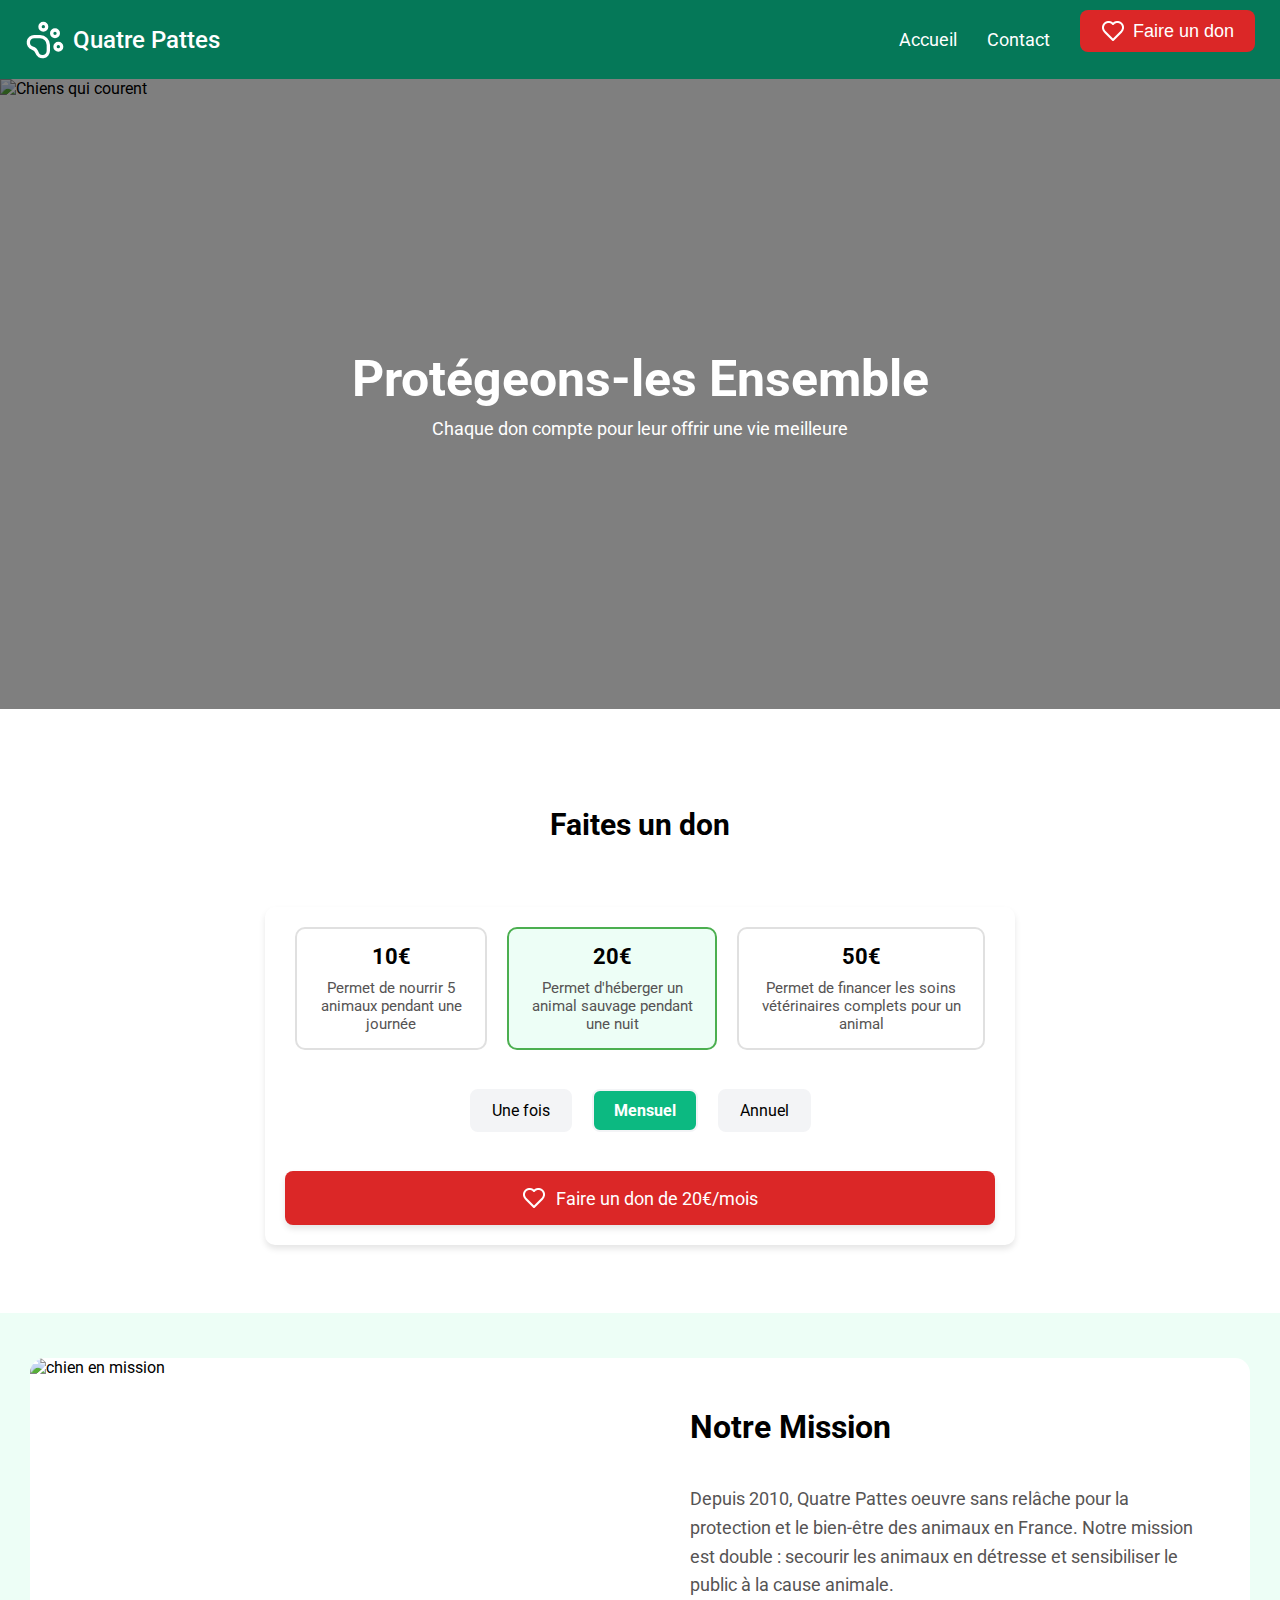
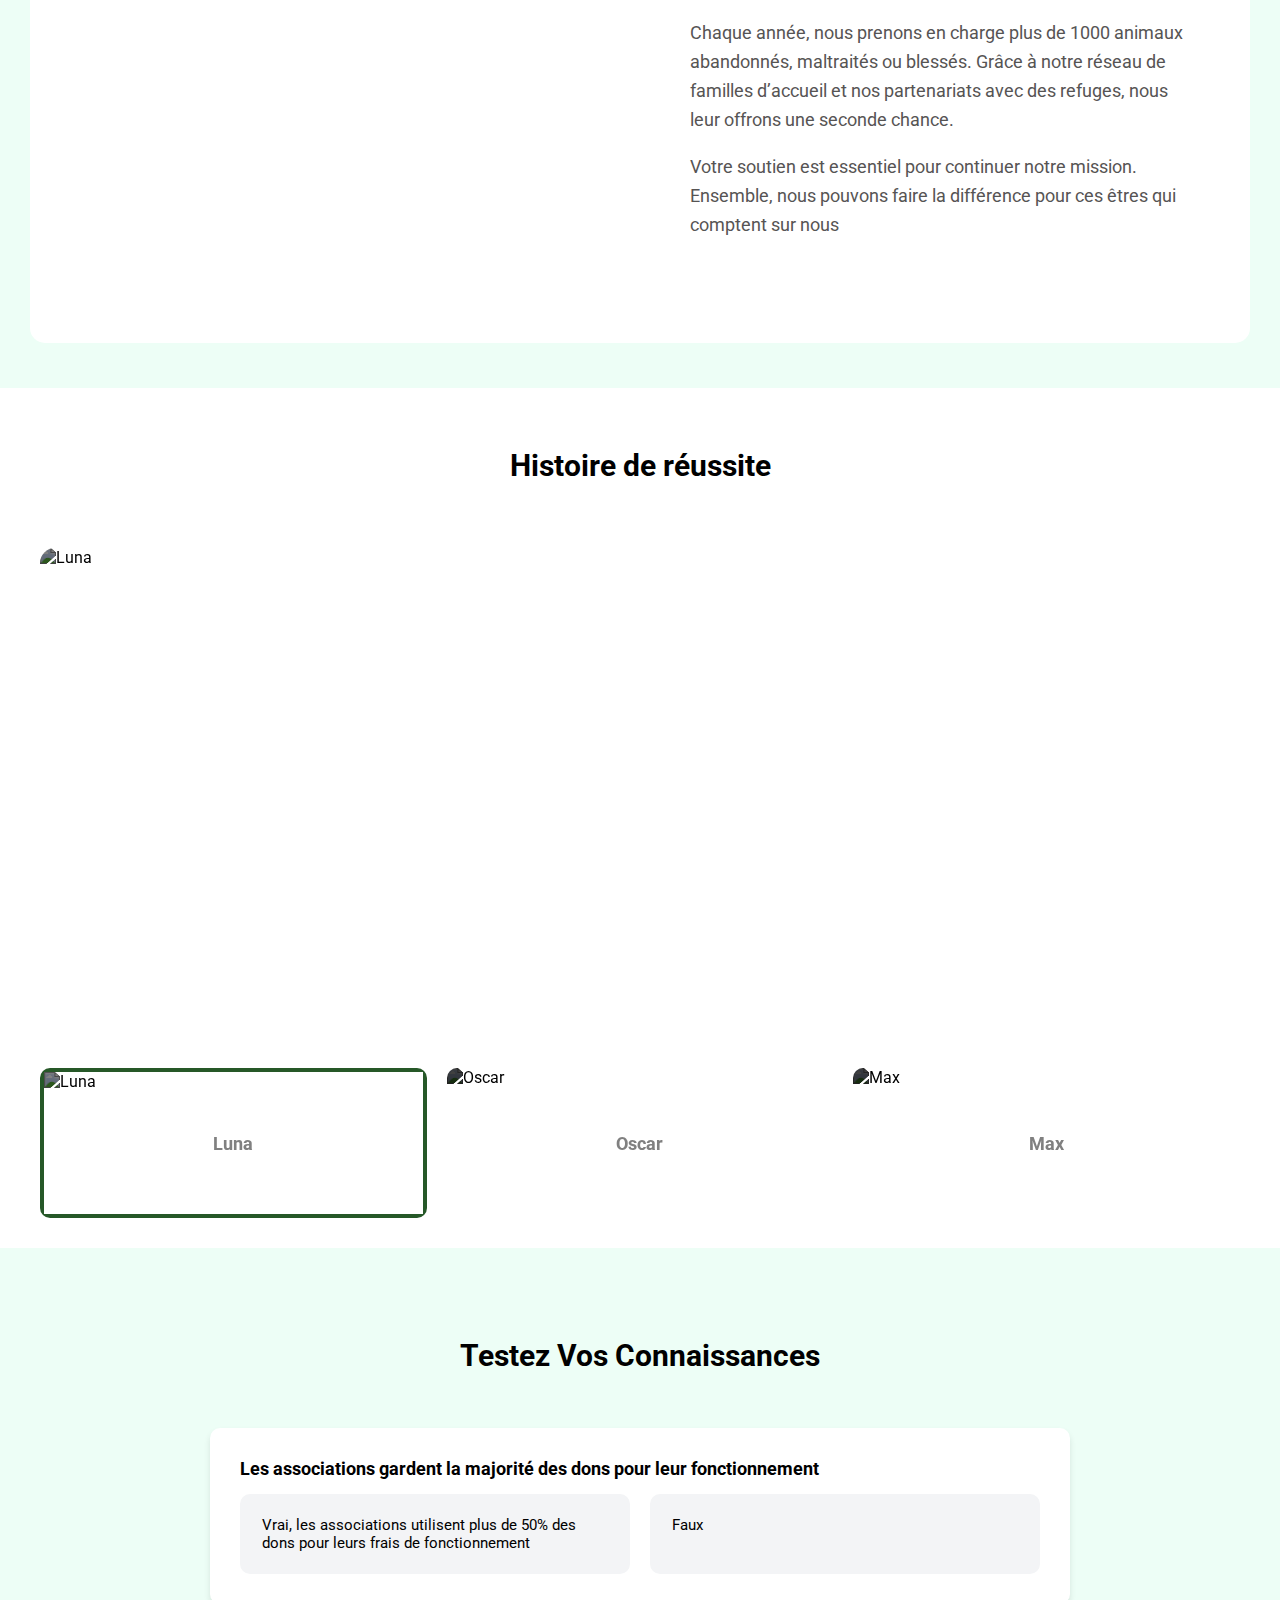
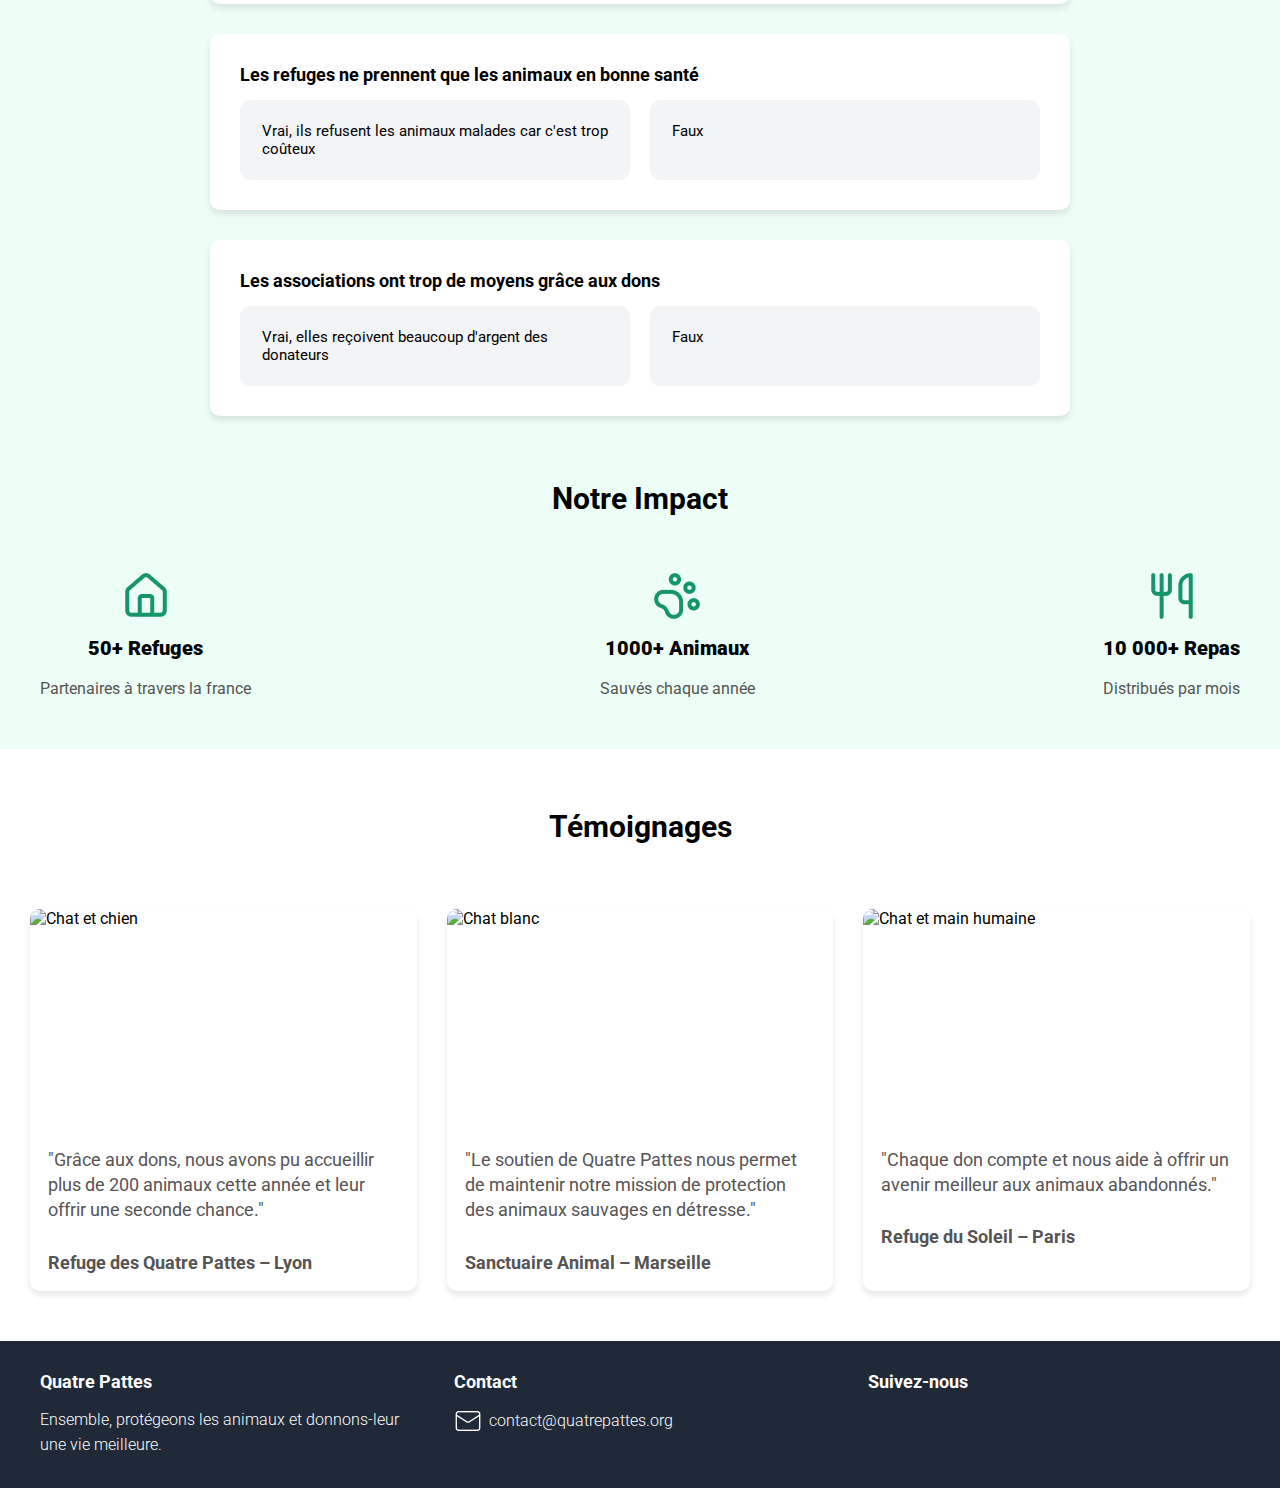
==== commit a5fcc7ee: "version jeudi soir amélioré" ====
--- a/accueil.html
+++ b/accueil.html
@@ -12,21 +12,25 @@
     <header>
 
         <nav class="navBar flex">
-            <div class="logo"><img src="Images/Logo.png" alt="Logo"></div>
+            <div class="logo">
+                <a class="flex" href="accueil.html"><img src="Images/Icone/paw-print.svg" alt="patte"><p>Quatre Pattes</p></a>
+            </div>
             <div class="navLiens flex">
                 <a href="accueil.html">Accueil</a>
                 <a href="contact.html">Contact</a>
-                <button class="bouttonDon flex"><img src="Images/Icone/coeur.png" alt="coeur"><p>Faire un don</p></button>
+                <a href="#ancre-don"><button class="bouttonDon flex"><img src="Images/Icone/coeur.png" alt="coeur"><p>Faire un don</p></button></a>
             </div>
             <div class="burger" onclick="toggleMenu()"><img src="Images/Icone/Menu burger.png" alt="logo burger"></div>
         </nav>
 
         <!-- Menu déroulant -->
             <div class="nav-menu" id="navMenu">
-                <div class="logo"><img src="Images/Logo.png" alt="Logo"></div>
+                <div class="logo">
+                    <a class="flex" href="accueil.html"><img src="Images/Icone/paw-print.svg" alt="patte"><p>Quatre Pattes</p></a>
+                </div>
                 <span class="close-btn" onclick="closeMenu()"><img src="Images/Icone/Croix.png" alt="logo fermeture"></span>
-                <a href="#">Accueil</a>
-                <a href="#">Contact</a>
+                <a href="accueil.html">Accueil</a>
+                <a href="contact.html">Contact</a>
                 <button class="bouttonDon flex"><img src="Images/Icone/coeur.png" alt="coeur"><p>Faire un don</p></button>
             </div>
 
@@ -44,7 +48,7 @@
         <br><br>
 
         <!-- Faire un don -->
-        <h2>Faites un don</h2>
+        <h2 id="ancre-don">Faites un don</h2>
 
         <section id="s1">
             <div class="section-don">
@@ -80,7 +84,7 @@
                 <div class="contenu-mission">
                 <h3>Notre Mission</h3><br>
                 <p>Depuis 2010, Quatre Pattes oeuvre sans relâche pour la protection et le bien-être des animaux en France. Notre mission est double : secourir les animaux en détresse et sensibiliser le public à la cause animale.</p><br>
-                <p>Chaque année, nus prenons en charge plus de 1000 animaux abandonnés, maltraités ou blessés. Grâce à notre réseau de familles d’accueil et nos partenariats avec des refuges, nous leur offrons une seconde chance.</p><br>
+                <p>Chaque année, nous prenons en charge plus de 1000 animaux abandonnés, maltraités ou blessés. Grâce à notre réseau de familles d’accueil et nos partenariats avec des refuges, nous leur offrons une seconde chance.</p><br>
                 <p>Votre soutien est essentiel pour continuer notre mission. Ensemble, nous pouvons faire la différence pour ces êtres qui comptent sur nous</p>
                 </div>
             </div>   
@@ -104,7 +108,7 @@
                     <img src="Images/Luna.jpeg" alt="Luna">
                     <div class="texte-miniature">Luna</div>
                 </div>
-                <div class="miniature" id="oscar" onclick="changerImage('Images/Oscar.jpeg', 'Oscar', 'Trouvée dans la rue avec une patte cassée, Oscar a été soignée et a retrouvé sa joie de vivre. Elle coule maintenant des jours heureux dans sa nouvelle famille.', 'Janvier 2024')">
+                <div class="miniature" id="oscar" onclick="changerImage('Images/Oscar.jpeg', 'Oscar', 'Abandonné dans une forêt, Oscar était terrifié par les humains. Après des mois de patience et d\'amour, il est devenu un chat confiant et affectueux.', 'Mars 2024')">
                     <img src="Images/Oscar.jpeg" alt="Oscar">
                     <div class="texte-miniature">Oscar</div>
                 </div>
@@ -128,11 +132,11 @@
             <div class="question" id="question1">
                 <h3>Les associations gardent la majorité des dons pour leur fonctionnement</h3>
                 <div class="reponses flex">
-                    <div class="reponse" onclick="afficherReponse(this, true, 'Vrai, les associations utilisent plus de 50% des dons pour leurs frais de fonctionnement.')">
-                        Vrai
-                    </div>
-                    <div class="reponse" onclick="afficherReponse(this, false, 'Faux ! Chez Quatre Pattes, 85% des dons sont directement utilisés pour les animaux. Seuls 15% servent aux frais de fonctionnement essentiels.')">
-                        Faux
+                    <div class="reponse" onclick="afficherReponse('question1', false, 'Faux ! Chez Quatre Pattes, 85% des dons sont directement utilisés pour les animaux. Seuls 15% servent aux frais de fonctionnement essentiels.')">
+                        <p>Vrai, les associations utilisent plus de 50% des dons pour leurs frais de fonctionnement</p>
+                    </div>
+                    <div class="reponse" onclick="afficherReponse('question1', true, 'Faux ! Chez Quatre Pattes, 85% des dons sont directement utilisés pour les animaux. Seuls 15% servent aux frais de fonctionnement essentiels.')">
+                        <p>Faux</p>
                     </div>
                 </div>
             </div>
@@ -140,11 +144,11 @@
             <div class="question" id="question2">
                 <h3>Les refuges ne prennent que les animaux en bonne santé</h3>
                 <div class="reponses flex">
-                    <div class="reponse" onclick="afficherReponse(this, true, 'Vrai, ils refusent les animaux malades car c\'est trop coûteux.')">
-                        Vrai
-                    </div>
-                    <div class="reponse" onclick="afficherReponse(this, false, 'Faux ! Nous accueillons tous les animaux, quel que soit leur état de santé. Chaque vie compte !')">
-                        Faux
+                    <div class="reponse" onclick="afficherReponse('question2', false, 'Faux ! Nous accueillons tous les animaux, quel que soit leur état de santé. Chaque vie compte !')">
+                        <p>Vrai, ils refusent les animaux malades car c'est trop coûteux</p>
+                    </div>
+                    <div class="reponse" onclick="afficherReponse('question2', true, 'Faux ! Nous accueillons tous les animaux, quel que soit leur état de santé. Chaque vie compte !')">
+                        <p>Faux</p>
                     </div>
                 </div>
             </div>
@@ -152,11 +156,11 @@
             <div class="question" id="question3">
                 <h3>Les associations ont trop de moyens grâce aux dons</h3>
                 <div class="reponses flex">
-                    <div class="reponse" onclick="afficherReponse(this, true, 'Vrai, elles reçoivent beaucoup d\'argent des donateurs.')">
-                        Vrai
-                    </div>
-                    <div class="reponse" onclick="afficherReponse(this, false, 'Faux ! Les besoins sont immenses et constants. Chaque don est précieux pour sauver plus d\'animaux.')">
-                        Faux
+                    <div class="reponse" onclick="afficherReponse('question3', false, 'Faux ! Les besoins sont immenses et constants. Chaque don est précieux pour sauver plus d\'animaux.')">
+                        <p>Vrai, elles reçoivent beaucoup d'argent des donateurs</p>
+                    </div>
+                    <div class="reponse" onclick="afficherReponse('question3', true, 'Faux ! Les besoins sont immenses et constants. Chaque don est précieux pour sauver plus d\'animaux.')">
+                        <p>Faux</p>
                     </div>
                 </div>
             </div>
@@ -175,7 +179,7 @@
             <div class="animaux flex">
                 <img src="Images/Icone/Animaux.png" alt="icone animaux">
                 <p><b>1000+ Animaux</b></p>
-                <p><strong> Sauvé chaque année</strong></p>
+                <p><strong> Sauvés chaque année</strong></p>
             </div>
 
             <div class="repas flex">
--- a/style.css
+++ b/style.css
@@ -27,7 +27,6 @@
 }
 
 section {
-    border: 4px solid red;
     padding: 30px;
     max-width: 1470px;
     margin: 2Opx auto;
@@ -53,11 +52,25 @@
 .navBar {
     justify-content: space-between;
     align-items: center;
-    padding: 10px;
-}
-
-.logo {
-    cursor: pointer;
+}
+
+.logo a {
+    align-items: center;
+    gap: 8px;
+    cursor: pointer;
+    text-decoration: none;
+}
+
+.logo img {
+    width: 40px;
+    height: auto;
+}
+
+.logo p {
+    font-size: 24px;
+    font-weight: 500;
+    color: white;
+   
 }
 
 .navLiens {
@@ -65,6 +78,7 @@
     gap: 30px;
     align-items: center;
 }
+
 
 .navLiens a {
     text-decoration: none;
@@ -78,6 +92,7 @@
 }
 
 .bouttonDon {
+    display: flex;
     width: 175px;
     height: 42px;
     background: #DB2727;
@@ -88,8 +103,9 @@
     font-weight: 400;
     cursor: pointer;
     justify-content: center;
+    align-items: center;
     gap: 8px;
-    align-items: center;
+    
     }
 
 /* Menu burger caché */
@@ -194,7 +210,6 @@
     padding: 20px;
 }
 
-
 .options-don {
     justify-content: space-around;
     margin-bottom: 20px;
@@ -285,7 +300,6 @@
     overflow: hidden;
     max-width: 1350px;
     margin: 15px auto;
-    border: 4px solid blue;
 }
 
 .section-mission img {
@@ -402,8 +416,8 @@
 }
 
 .section-quizz {
-    max-width: 900px;
-    margin: 0 auto;
+    max-width: 860px;
+    margin: 20px auto;
 }
 
 
@@ -412,15 +426,16 @@
     border-radius: 10px;
     padding: 30px;
     margin-bottom: 30px;
+    box-shadow: 0 4px 6px rgba(0, 0, 0, 0.1);
 }
 
 .question h3 {
-    font-size: 20px;
+    font-size: 18px;
     margin-bottom: 15px;
 }
 
 .reponses {
-    gap: 25px;
+    gap: 20px;
 }
 
 .reponse {
@@ -436,25 +451,36 @@
     transition: background-color 0.3s, border-color 0.3s;
 }
 
+.reponse p {
+    font-size: 15px;
+    font-weight: 400;
+}
+
 .reponse:hover {
     background-color: #EDFEF6;
     border-color: #4caf50;
 }
 
-.reponse.correct {
-    background-color: #EDFEF6;
-    border-color: #4caf50;
-    display: flex;
-    justify-content: center;
-    align-items: center;
-}
-
-.reponse.incorrect {
+.correct {
+    background-color: #DAF7DC ;
+    padding: 20px;
+    border-radius: 10px;
+    color: #565454;
+    display: flex;
+    justify-content: start;
+    align-items: center;
+    gap: 12px;
+}
+
+.incorrect {
     background-color: #fde8e8;
-    border-color: #ea4335;
-    display: flex;
-    justify-content: center;
-    align-items: center;
+    padding: 20px;
+    border-radius: 10px;
+    color: #565454;
+    display: flex;
+    justify-content: start;
+    align-items: center;
+    gap: 12px;
 }
 
 .reponse img {
@@ -488,7 +514,6 @@
 
  /* Témoignage */
  .temoignages {
-    border: 4px solid pink;
     display: flex;
     justify-content: space-between;
     align-items: stretch;
@@ -570,6 +595,11 @@
     justify-content: start;
     align-items: center;
     gap: 7px;
+}
+
+.contact:hover {
+    color: #565454;
+    cursor: pointer;
 }
 
   /* Responsive mobile - Page accueil*/
@@ -591,7 +621,39 @@
     .effetSombre p {
         font-size: 1rem;
     }
-}
+
+    /* Quizz */
+    /* .section-quizz {
+        padding: 10px;
+        max-width: 100%; 
+    }
+
+    .question {
+        padding: 20px;
+    }
+
+    .reponses {
+        flex-direction: column;
+        gap: 15px; 
+    }
+
+    .reponse {
+        text-align: center;
+        font-size: 14px; 
+        padding: 15px;
+    }
+
+    h3 {
+        font-size: 10px;
+    }
+
+    .correct, .incorrect {
+        font-size: 14px; 
+        padding: 15px;
+        text-align: center;
+    } */
+}
+
 
 /* PAGE CONTACT */
 
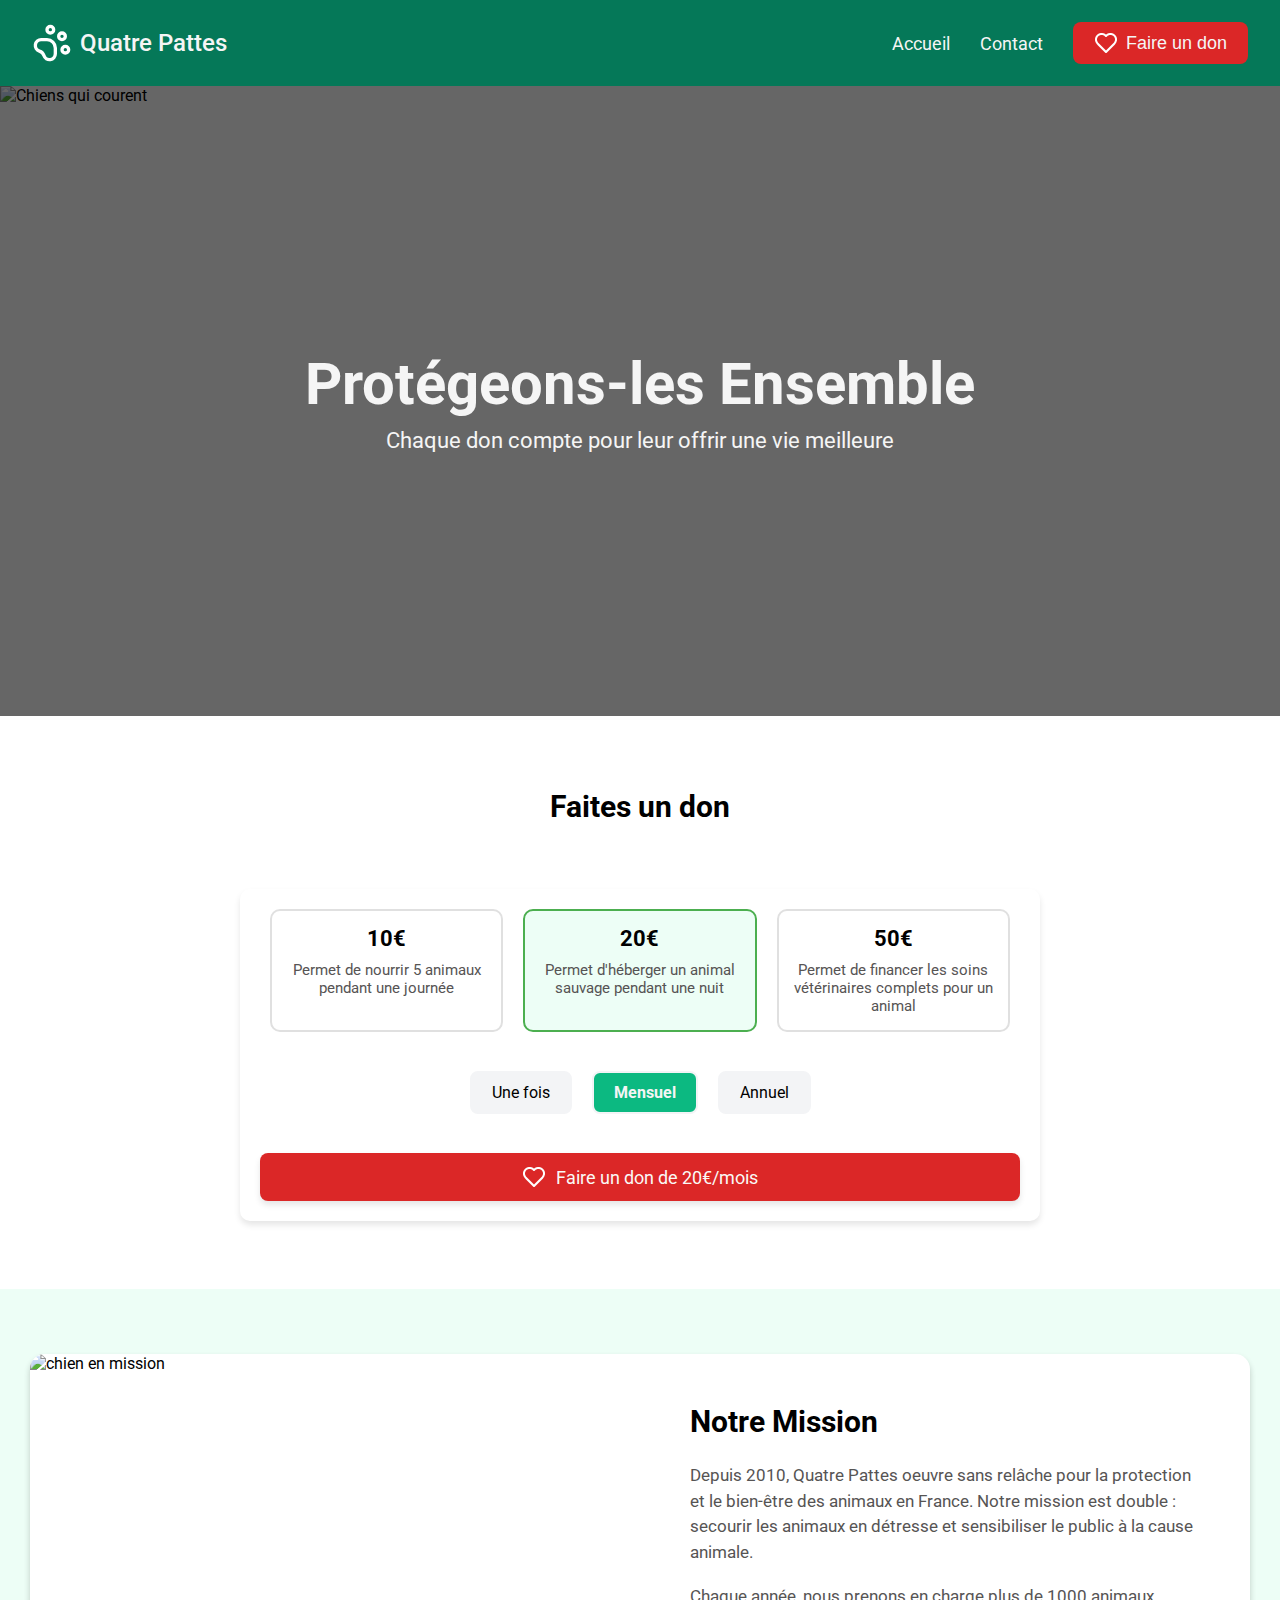
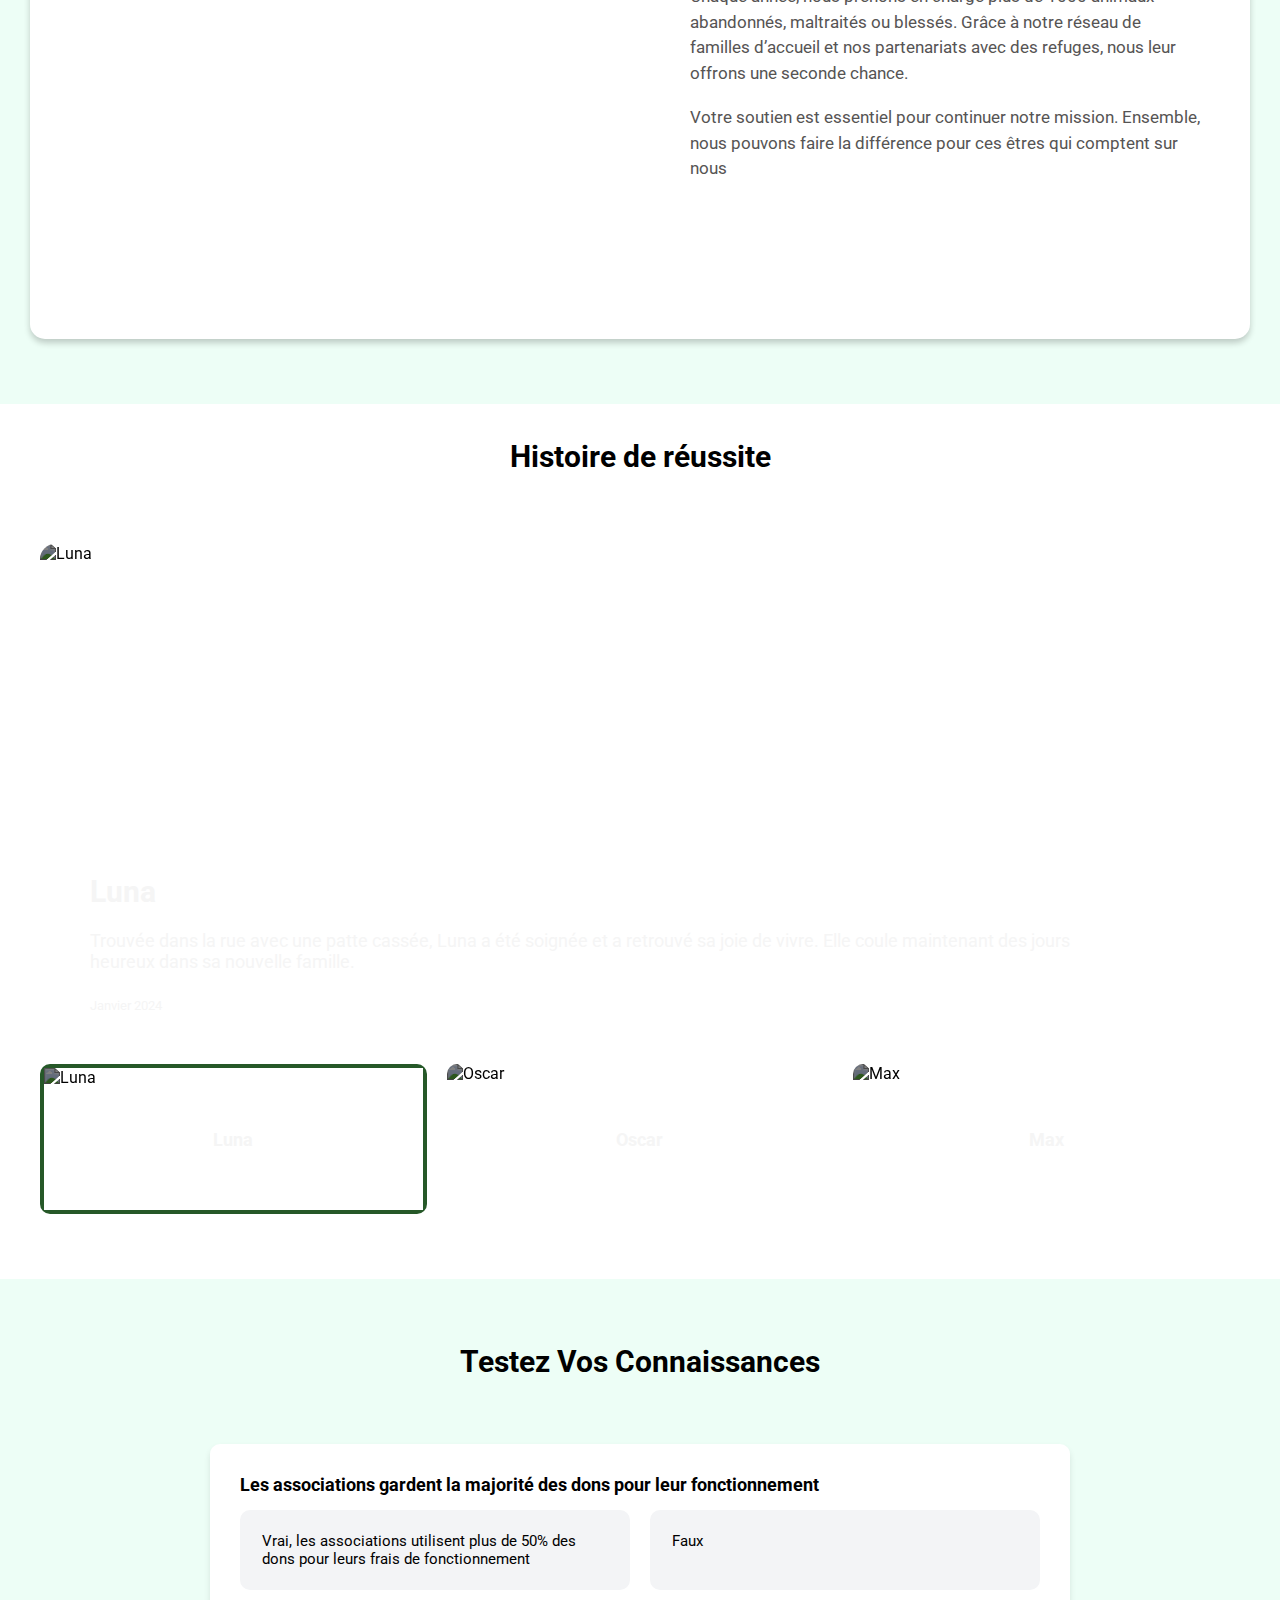
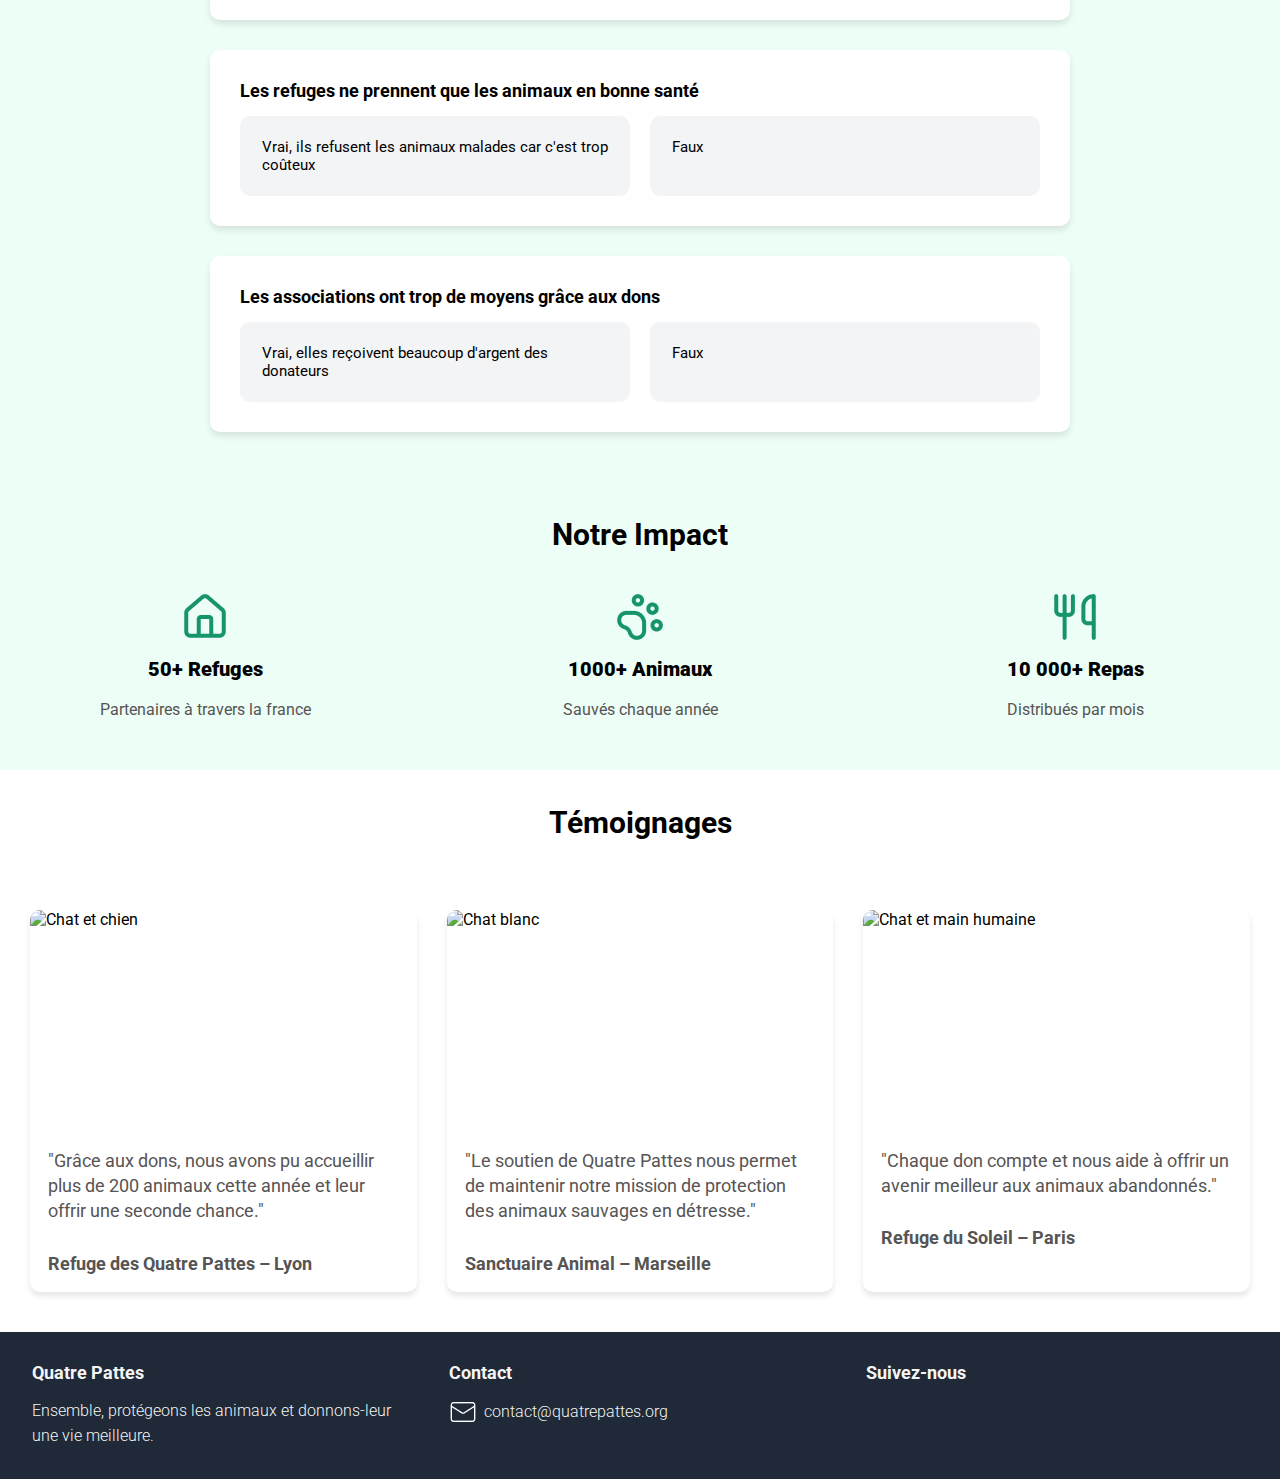
==== commit f6601275: "version vendredi soir fini" ====
--- a/accueil.html
+++ b/accueil.html
@@ -11,27 +11,27 @@
     <!-- Barre de navigation -->
     <header>
 
-        <nav class="navBar flex">
+        <nav class="navBar flex alignement">
             <div class="logo">
                 <a class="flex" href="accueil.html"><img src="Images/Icone/paw-print.svg" alt="patte"><p>Quatre Pattes</p></a>
             </div>
             <div class="navLiens flex">
                 <a href="accueil.html">Accueil</a>
                 <a href="contact.html">Contact</a>
-                <a href="#ancre-don"><button class="bouttonDon flex"><img src="Images/Icone/coeur.png" alt="coeur"><p>Faire un don</p></button></a>
-            </div>
-            <div class="burger" onclick="toggleMenu()"><img src="Images/Icone/Menu burger.png" alt="logo burger"></div>
+                <a href="#ancre-don"><button class="bouttonDon flex"><img src="Images/Icone/coeur.png" alt="coeur">Faire un don</button></a>
+            </div>
+            <div class="burger" onclick="menuBurger()"><img src="Images/Icone/Menu burger.png" alt="logo burger"></div>
         </nav>
 
         <!-- Menu déroulant -->
-            <div class="nav-menu" id="navMenu">
+            <div class="nav-menu flex" id="navMenu">
                 <div class="logo">
                     <a class="flex" href="accueil.html"><img src="Images/Icone/paw-print.svg" alt="patte"><p>Quatre Pattes</p></a>
                 </div>
-                <span class="close-btn" onclick="closeMenu()"><img src="Images/Icone/Croix.png" alt="logo fermeture"></span>
+                <span class="close-btn" onclick="fermerMenu()"><img src="Images/Icone/x.svg" alt="logo fermeture" width="30px"></span>
                 <a href="accueil.html">Accueil</a>
                 <a href="contact.html">Contact</a>
-                <button class="bouttonDon flex"><img src="Images/Icone/coeur.png" alt="coeur"><p>Faire un don</p></button>
+                <a href="#ancre-don"><button class="bouttonDon flex"><img src="Images/Icone/coeur.png" alt="coeur"><p>Faire un don</p></button></a>
             </div>
 
     </header>
@@ -51,7 +51,7 @@
         <h2 id="ancre-don">Faites un don</h2>
 
         <section id="s1">
-            <div class="section-don">
+            <div class="section-don alignement">
                 <div class="options-don flex">
                     <div id="don10" class="option-don" onclick="selectionDon('don10')">
                         <h3>10€</h3>
@@ -79,7 +79,7 @@
         <br><br>
         <!-- Section 2 - Notre mission-->
         <section id="s2">
-            <div class="section-mission flex">
+            <div class="section-mission alignement flex">
                 <img src="Images/Notre mission.jpeg" alt="chien en mission">
                 <div class="contenu-mission">
                 <h3>Notre Mission</h3><br>
@@ -94,12 +94,12 @@
 
         <h2>Histoire de réussite</h2>
         <section>
-        <div class="section-galerie">
+        <div class="section-galerie alignement">
             <div class="grande-image" id="grandeImage">
                 <img src="Images/Luna.jpeg" alt="Luna">
                 <div class="texte-image" id="texteImage">
                     <span>Luna</span><br><br>
-                    Trouvée dans la rue avec une patte cassée, Luna a été soignée et a retrouvé sa joie de vivre. Elle coule maintenant des jours heureux dans sa nouvelle famille.<br><br>
+                    <p>Trouvée dans la rue avec une patte cassée, Luna a été soignée et a retrouvé sa joie de vivre. Elle coule maintenant des jours heureux dans sa nouvelle famille.</p><br>
                     <small>Janvier 2024</small>
                 </div>
             </div>
@@ -126,9 +126,8 @@
     <section id="s4">
 
         <h2>Testez Vos Connaissances</h2>
-        <div class="section-quizz">
+        <div class="section-quizz alignement">
             
-    
             <div class="question" id="question1">
                 <h3>Les associations gardent la majorité des dons pour leur fonctionnement</h3>
                 <div class="reponses flex">
@@ -169,23 +168,23 @@
         <!-- Notre Impact -->
          <h2>Notre Impact</h2>
 
-         <div class="section-impact flex">
+         <div class="section-impact flex alignement">
             <div class="refuge flex">
                 <img src="Images/Icone/Refuge.png" alt="icone refuge">
                 <p><b>50+ Refuges</b></p>
-                <p><strong>Partenaires à travers la france</strong></p>
+                <p><span>Partenaires à travers la france</span></p>
             </div>
 
             <div class="animaux flex">
                 <img src="Images/Icone/Animaux.png" alt="icone animaux">
                 <p><b>1000+ Animaux</b></p>
-                <p><strong> Sauvés chaque année</strong></p>
+                <p><span> Sauvés chaque année</span></p>
             </div>
 
             <div class="repas flex">
                 <img src="Images/Icone/Repas.png" alt="icone repas">
                 <p><b>10 000+ Repas</b></p>
-                <p><strong>Distribués par mois</strong></p>
+                <p><span>Distribués par mois</span></p>
             </div>
 
          </div>
@@ -196,7 +195,7 @@
 
     <section id="s5">
         
-        <div class="temoignages">
+        <div class="temoignages alignement flex">
             <div class="boite-temoignage">
                 <img src="Images/Témoignage refuge Lyon.jpeg" alt="Chat et chien">
                 <div class="texte-temoignage">
@@ -222,8 +221,11 @@
     </section>
 
     </main>
+
+
     <!-- Footer -->
-    <footer class="footer">
+    <footer>
+        <div class="footer alignement">
         <div class="footer-section">
             <h4>Quatre Pattes</h4>
             <p>Ensemble, protégeons les animaux et donnons-leur une vie meilleure.</p>
@@ -237,8 +239,8 @@
         </div>
         <div class="footer-section suivez-nous">
             <h4>Suivez-nous</h4>
-            
-        </div>
+        </div>
+    </div>
     </footer>
 
     <script src="script.js"></script>
--- a/style.css
+++ b/style.css
@@ -10,8 +10,8 @@
 
 .alignement {
     max-width: 1300px; 
-    margin: 0 auto; 
-    padding: 0 20px;   
+    margin: 5px auto; 
+     
 }
 
 img {
@@ -23,20 +23,18 @@
 h2 {
     font-size: 30px;
     text-align: center;
-    padding: 35px;
+    padding: 35px 0;
 }
 
 section {
     padding: 30px;
-    max-width: 1470px;
-    margin: 2Opx auto;
     /* flex-wrap: wrap; */
 }
 
 
 header {
     background-color: #057858;
-    padding: 10px 25px;
+    padding: 2px 0px;
 }
 
 
@@ -52,6 +50,8 @@
 .navBar {
     justify-content: space-between;
     align-items: center;
+    width: 95%;
+    padding: 15px 0;
 }
 
 .logo a {
@@ -69,12 +69,11 @@
 .logo p {
     font-size: 24px;
     font-weight: 500;
-    color: white;
+    color: #F5F5F5;
    
 }
 
 .navLiens {
-    display: flex;
     gap: 30px;
     align-items: center;
 }
@@ -82,7 +81,7 @@
 
 .navLiens a {
     text-decoration: none;
-    color: white;
+    color: #F5F5F5;
     font-size: 18px;
     font-weight: 400;
 }
@@ -92,20 +91,24 @@
 }
 
 .bouttonDon {
-    display: flex;
     width: 175px;
     height: 42px;
     background: #DB2727;
     border-radius: 8px;
     border: none;
-    color: white;
+    color: #F5F5F5;
     font-size: 18px;
     font-weight: 400;
     cursor: pointer;
     justify-content: center;
     align-items: center;
     gap: 8px;
-    
+    margin: 0;
+    padding: 0;
+    }
+
+html {
+    scroll-behavior: smooth;
     }
 
 /* Menu burger caché */
@@ -115,50 +118,53 @@
  }
 
  /* Menu déroulant masqué */
- .nav-menu {
+.nav-menu {
     position: fixed;
+    border: 4px solid #DB2727;
     top: 0;
-    left: -100%; /* Masque la navigation */
-    width: 100%;
-    height: 25%;
+    left: -100%; /* Masque la nav */
+    width: 100%;
+    height: 35%;
     background: #057858;
-    display: flex;
     flex-direction: column;
     justify-content: start;
-    align-items: self-start;
+    align-items: start;
+    gap: 10px;
     transition: all 0.3s ease;
  }
 
- .nav-menu.active {
-    left: 0; /* Affiche la navigation */
-    }
+.nav-menu.active {
+    left: 0; /* Affiche la nav */
+ }
     
-    .nav-menu .logo {
-    align-self: flex-start;
-    margin: 20px;
-    color: white;
-    }
+.nav-menu .logo {
+    margin-top: 20px;
+ }
     
-    .nav-menu a {
+.nav-menu a {
     text-decoration: none;
-    color: white;
-    font-size: 18px;
+    color: #F5F5F5;
+    font-size: 15px;
     font-family: 300;
-    margin: 10px 0;
+    margin: 5px 20px;
     transition: color 0.3s;
     }
 
-    /* Bouton de fermeture */
-  .close-btn {
+.nav-menu button {
+  
+}
+
+.close-btn {
     position: absolute;
     top: 20px;
     right: 20px;
     cursor: pointer;
     display: none; 
+    color: #F5F5F5;
     }
     
-    .nav-menu.active .close-btn {
-    display: block; /* Affiché lorsque le menu est ouvert */
+.nav-menu.active .close-btn {
+    display: block;
     }
 
 /* MAIN */
@@ -183,26 +189,26 @@
     left: 0;
     width: 100%;
     height: 100%;
-    background: rgba(0, 0, 0, 0.5);
+    background: rgba(0, 0, 0, 0.6);
     flex-direction: column;
     justify-content: center;
     align-items: center;
-    color: white;
+    color: #F5F5F5;
     text-align: center;
 }
 
 .effetSombre h1 {
-    font-size: 50px;
+    font-size: 58px;
     margin-bottom: 10px;
 }
 
 .effetSombre p {
-    font-size: 18px;
+    font-size: 22px;
 }
 
 /* Section Faite un don */
 .section-don {
-    max-width: 750px;
+    max-width: 800px;
     margin: auto;
     text-align: center;
     border-radius: 10px;
@@ -218,6 +224,7 @@
 .option-don {
     margin: 0 10px;
     padding: 15px;
+    width: 250px;
     border: 2px solid #e0e0e0;
     border-radius: 10px;
     cursor: pointer;
@@ -264,7 +271,7 @@
 
 .option-frequence.selectionnee {
     background-color: #0CB981;
-    color: white;
+    color: #F5F5F5;
     font-weight: bold;
 }
 
@@ -273,8 +280,8 @@
     align-items: center;
     gap: 10px;
     background-color: #DB2727;
-    color: white;
-    padding: 15px 30px;
+    color: #FAF9F6;
+    padding: 12px 30px;
     border-radius: 8px;
     font-size: 18px;
     text-decoration: none;
@@ -292,14 +299,15 @@
 
 .section-mission {
     width: 100%;
-   height: 65vh;
+    height: 65vh;
     justify-content: center;
     align-items: center;
     background-color: white;
     border-radius: 15px;
     overflow: hidden;
-    max-width: 1350px;
-    margin: 15px auto;
+    box-shadow: 0 4px 6px rgba(0, 0, 0, 0.2);
+    flex-wrap: wrap;
+    margin: 35px auto;
 }
 
 .section-mission img {
@@ -315,13 +323,13 @@
 }
 
 .contenu-mission h3 {
-    font-size: 32px;
-    margin-bottom: 20px;
+    font-size: 30px;
+    margin-bottom: 5px;
 }
 
 .contenu-mission p {
-    font-size: 18px;
-    line-height: 1.6;
+    font-size: 17px;
+    line-height: 1.5;
     color: #565454;
 }
 
@@ -329,7 +337,7 @@
 .section-galerie {
     max-width: 1200px;
     width: 100%;
-    margin: 0 auto;
+    margin-bottom: 35px;
 }
 
 .grande-image {
@@ -347,15 +355,16 @@
     object-fit: cover;
 }
 
-.grande-image img, .miniature, .miniatures img {
+.grande-image img, .miniatures img {
     filter: brightness(0.5); 
+    box-shadow: 0 4px 6px rgba(0, 0, 0, 0.1);
 }
 
 .texte-image {
     position: absolute;
     bottom: 30px;
     left: 50px;
-    color: white;
+    color: #F5F5F5;
     padding: 0px 150px 0 0 ;
     border-radius: 5px;
     font-size: 18px;
@@ -367,7 +376,7 @@
 }
 
 .texte-image small {
-    font-size: 12px;
+    font-size: 13px;
 }
 
 .miniatures {
@@ -396,7 +405,7 @@
 }
 
 .miniature.active img {
-    filter: brightness(1);
+    filter: brightness(0.5);
     border: 4px solid #4caf50;
 }
 
@@ -405,7 +414,7 @@
     top: 50%;
     left: 50%;
     transform: translate(-50%, -50%);
-    color: white;
+    color: #F5F5F5;
     font-size: 18px;
     font-weight: bold;
 }
@@ -417,9 +426,9 @@
 
 .section-quizz {
     max-width: 860px;
-    margin: 20px auto;
-}
-
+    margin-bottom: 50px;
+    margin-top: 30px;
+}
 
 .question {
     background-color: white;
@@ -490,15 +499,16 @@
 
 /* Notre impact */
 .section-impact {
-    max-width: 1200px;
-    margin: 20px auto;
+    max-width: 1100px;
     justify-content: space-between;
+    margin-bottom: 20px;
 }
 
 .refuge, .animaux, .repas {
     flex-direction: column;
     align-items: center;
     gap: 15px;
+    width: 230px;
 }
 
 .section-impact p {
@@ -506,7 +516,7 @@
     font-weight: bold;
 }
 
-.section-impact strong {
+.section-impact span {
     color: #565454;
     font-size: 16px;
     font-weight: 400;
@@ -514,7 +524,6 @@
 
  /* Témoignage */
  .temoignages {
-    display: flex;
     justify-content: space-between;
     align-items: stretch;
     /* flex-wrap: wrap;  */
@@ -524,7 +533,7 @@
 .boite-temoignage {
     flex: 1; 
     min-width: 200px; 
-    max-width: 500px; 
+    max-width: 1000px; 
     border-radius: 10px;
     box-shadow: 0 4px 6px rgba(0, 0, 0, 0.1);
     overflow: hidden;
@@ -556,25 +565,31 @@
 }
 
 /* Footer */
+footer {
+    background-color: #1F2937; 
+    color: #F5F5F5;
+    /* padding: 30px 40px; 
+    margin-top: 20px; 
+    gap: 22px;  */
+}
+
 .footer {
     display: flex;
     justify-content: space-between;
     align-items: flex-start;
-    background-color: #1F2937; 
-    color: white;
-    padding: 30px 40px; 
-    margin-top: 20px; 
-    gap: 22px; 
+    padding: 30px 0;
+    margin-bottom: 0;
+    width: 95%;
 }
 
 
 .footer-section {
     flex: 1; 
-    margin-right: 20px;
+    margin-right: 35px;
 }
 
 .suivez-nous {
-    margin-right: 0;
+    margin-right: 0px;
 }
 
 
@@ -603,68 +618,199 @@
 }
 
   /* Responsive mobile - Page accueil*/
-  @media (max-width: 966px) {
-    /* Affiche le menu burger */
+  @media (max-width: 850px) {
     .burger {
       display: block; 
     }
 
-    /* Efface barre de nav */
     .navLiens {
         display: none;
     }
+    
+    .close-btn img {
+        margin-top: 12px;  
+    }
+
+    .navBar {
+       
+    }
+
+    /* Haut de page */
+    .imageHautDePage {
+        width: 100%;
+        height: auto;
+    }
 
     .effetSombre h1 {
-        font-size: 2rem;
+        font-size: 28px;
     }
 
     .effetSombre p {
-        font-size: 1rem;
-    }
-
-    /* Quizz */
-    /* .section-quizz {
-        padding: 10px;
+        font-size: 15px;
+    }
+
+    /* section don */
+
+    h2 {
+        font-size: 24px;
+    }
+
+    .options-don {
+        flex-direction: column;
+        gap: 20px;
+    }
+
+    .option-don {
+        width: 100%;
+    }
+
+    .section-don h3 {
+        font-size: 22px;
+    }
+
+    .section-don p {
+        font-size: 14px;
+    }
+
+    .option-frequence {
+        padding: 10px 18px;
+        font-size: 14px;
+    }
+
+    .options-frequence {
+        gap: 8px;
+    }
+
+    .bouton-don {
+        font-size: 15px;
+        gap: 7px;
+    }
+
+    .bouton-don img {
+        width: 20px;
+    }
+
+    /* Section mission */
+    .section-mission {
+        flex-direction: column;
+    }
+
+    .section-mission img {
+        width: 100%;
+        height: 40%;
+        object-fit: cover;
+    }
+    
+    .contenu-mission {
+        padding: 20px;
+        width: 100%;
+        height: 60%;
+    }
+
+    .contenu-mission h3 {
+        font-size: 22px;
+        
+    }
+    
+    .contenu-mission p {
+        font-size: 13px;
+        line-height: 1.3;
+        color: #565454;
+    }
+
+    /* Section Histoire */
+    .texte-image span {
+        font-size: 18px;
+        font-weight: bold;
+    }
+
+    .texte-image p {
+        font-size: 13px;
+        width: 100%;
+    }
+    
+    .texte-image small {
+        font-size: 12px;
+    }
+
+    .texte-image {
+        position: absolute;
+        bottom: 30px;
+        left: 25px;
+        padding: 0px 20px 0 0 ;
+    }
+
+    .grande-image {
+        max-height: 350px;
+        margin-bottom: 10px;
+    }
+
+    .miniature {
+        max-height: 100px;
+    }
+
+    .miniatures {
+        gap: 10px;
+    }
+
+
+    /* Section Quizz */
+    .section-quizz {
         max-width: 100%; 
-    }
-
-    .question {
-        padding: 20px;
     }
 
     .reponses {
         flex-direction: column;
-        gap: 15px; 
-    }
-
-    .reponse {
-        text-align: center;
-        font-size: 14px; 
+    }
+
+    .reponse p {
+        text-align: left;
+        font-size: 13px; 
         padding: 15px;
     }
 
-    h3 {
-        font-size: 10px;
+    .question h3 {
+        font-size: 16px;
     }
 
     .correct, .incorrect {
-        font-size: 14px; 
-        padding: 15px;
-        text-align: center;
-    } */
+        font-size: 13px; 
+        text-align: left;
+    }
+
+    /* Notre impact */
+    .section-impact {
+        flex-direction: column;
+        align-items: center;
+        gap: 25px;
+        margin-top: 2px;
+    }
+
+    /* Témoignage */
+    .temoignages {
+        flex-direction: column;
+        align-items: center;
+        max-width: 100%;
+    }
+
+    .boite-temoignage {
+        width: 100%;
+    }
+
+    
 }
 
 
 /* PAGE CONTACT */
 
 /* Formulaire */
-h2 {
+.main-contact h2 {
     margin-top: 25px;
 }
 
 .formulaire {
     max-width: 950px;
-    width: 100%;
+    width: 95%;
     margin: 30px auto;
     padding: 35px;
     border-radius: 10px;
@@ -701,7 +847,7 @@
 
 form button {
     cursor: pointer;
-    color: white;
+    color: #F5F5F5;
     font-weight: bold;
     border-radius: 10px;
     border: none;
@@ -724,18 +870,13 @@
 }
 
 /* Responsive mobile - page contact*/
-@media (max-width: 966px) {
+@media (max-width: 850px) {
     /* Page contact */
     .formulaire {
         width: 95%;
         padding: 20px;
     }
 
-    h2 {
-        font-size: 26px;
-        margin: 10px;
-    }
-
     label {
         font-size: 14px;
     }
@@ -744,22 +885,35 @@
         font-size: 15px;
     }
 
+    /* Header */
+    .logo img {
+        width: 30px;
+    }
+
+    .logo p {
+        font-size: 20px;
+    }
+
+    header {
+        padding: 13px 0px;
+    }
+
     /* Page footer */
+
     .footer {
         flex-direction: column;
         align-items: flex-start; 
     }
 
-    .footer-section {
-        margin-left: 0;
-    }
-
     .footer-section h4 {
         font-size: 16px;
+        margin-top: 20px;
     }
 
     .footer-section p {
         font-size: 14px;
+        padding-bottom: 2px;
+     
     }
 
     .contact img {
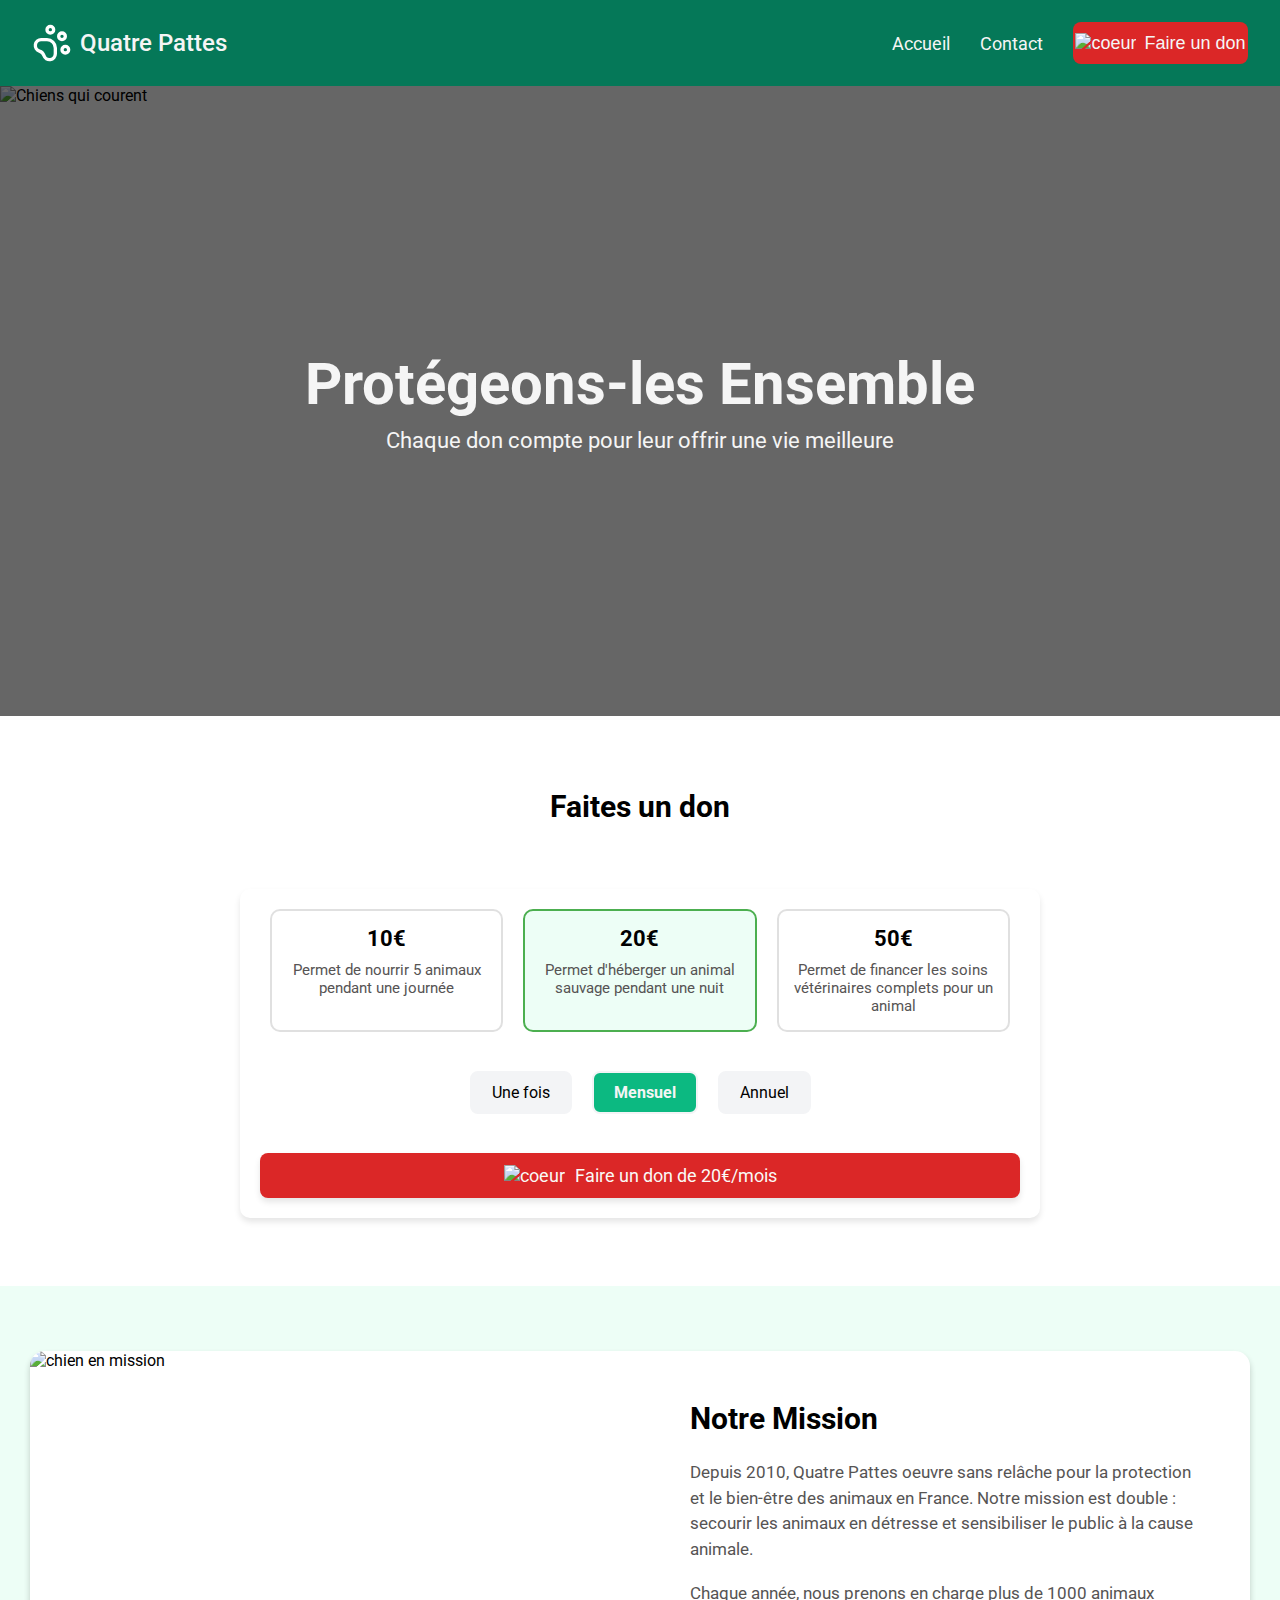
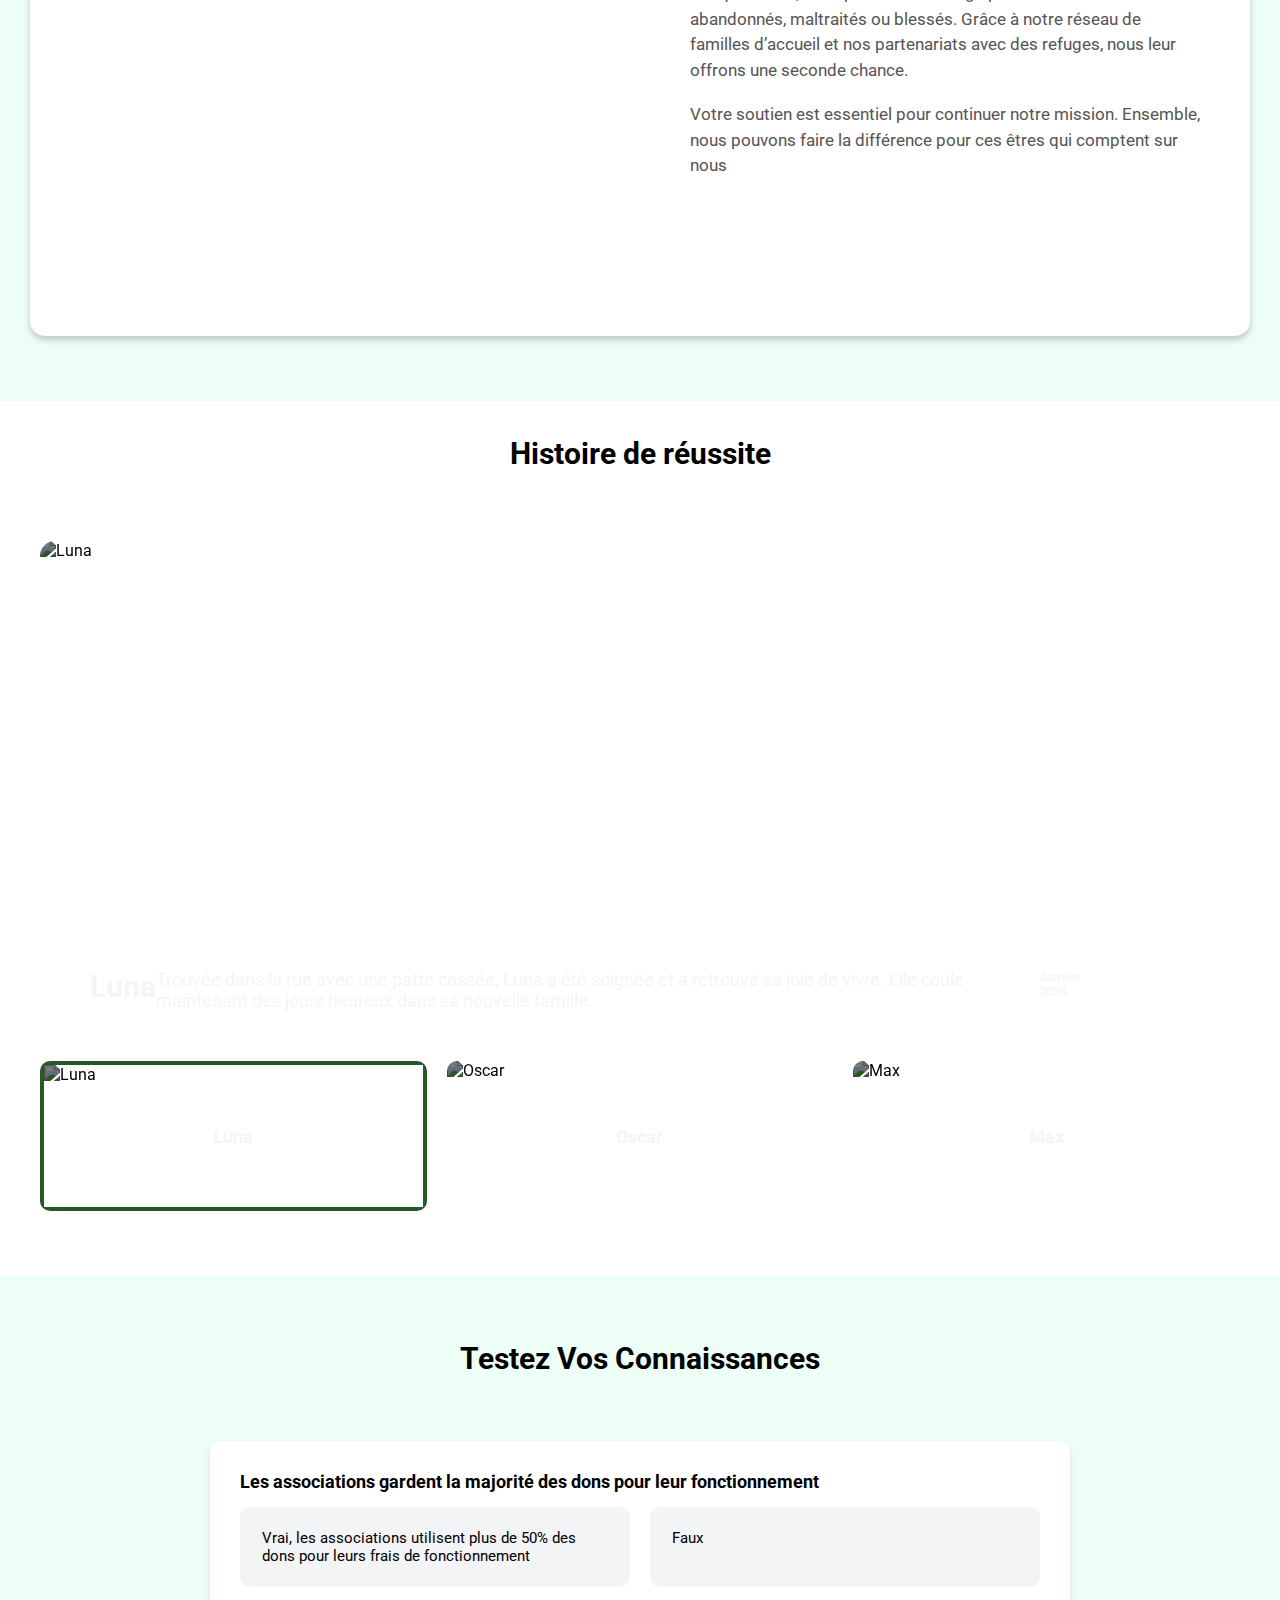
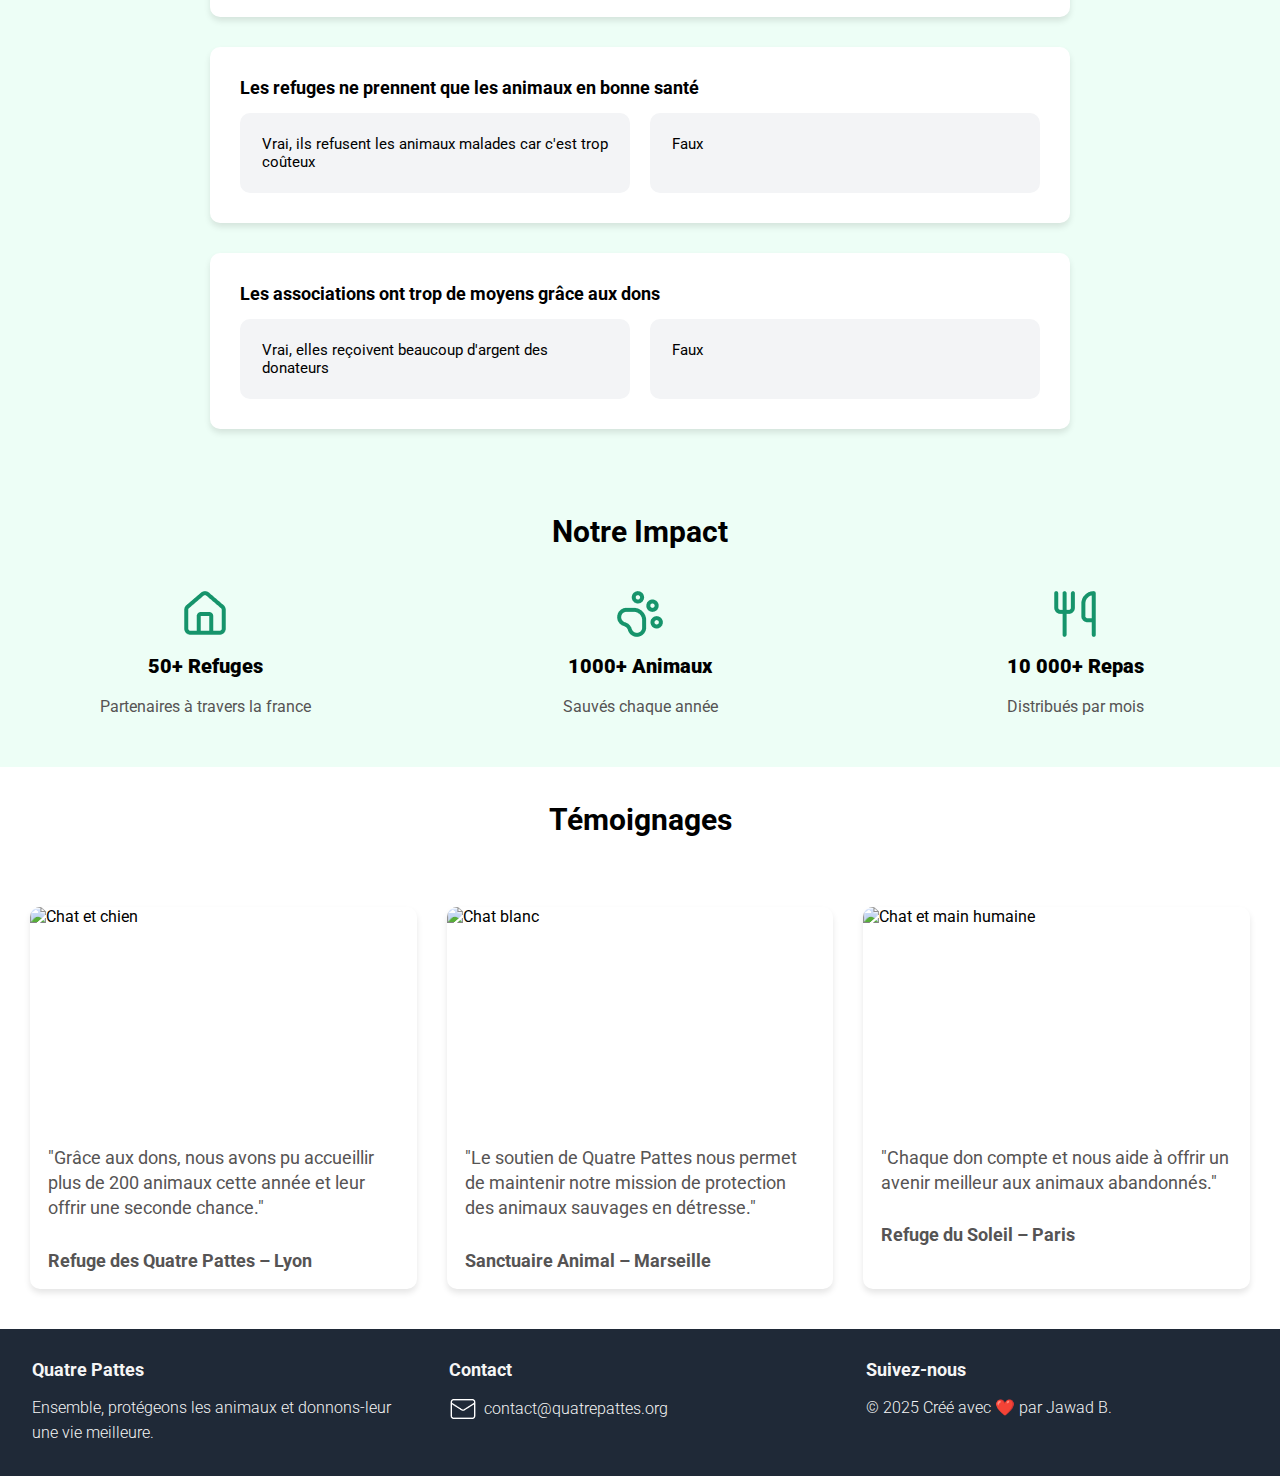
==== commit 2202f1b0: "ajout footer pour portfolio" ====
--- a/accueil.html
+++ b/accueil.html
@@ -6,6 +6,7 @@
     <title>Accueil</title>
     <link href="https://fonts.googleapis.com/css2?family=Open+Sans:ital,wght@0,300..800;1,300..800&family=Roboto+Condensed:ital,wght@0,100..900;1,100..900&family=Roboto:ital,wght@0,100;0,300;0,400;0,500;0,700;0,900;1,100;1,300;1,400;1,500;1,700;1,900&display=swap" rel="stylesheet">
     <link rel="stylesheet" href="style.css">
+    <link rel="icon" type="image/png" href="Images/Icone/paw-print.png">
 </head>
 <body>
     <!-- Barre de navigation -->
@@ -18,9 +19,9 @@
             <div class="navLiens flex">
                 <a href="accueil.html">Accueil</a>
                 <a href="contact.html">Contact</a>
-                <a href="#ancre-don"><button class="bouttonDon flex"><img src="Images/Icone/coeur.png" alt="coeur">Faire un don</button></a>
-            </div>
-            <div class="burger" onclick="menuBurger()"><img src="Images/Icone/Menu burger.png" alt="logo burger"></div>
+                <a href="#ancre-don"><button class="bouttonDon flex"><img src="Images/Icone/heart.svg" alt="coeur">Faire un don</button></a>
+            </div>
+            <div class="burger" onclick="menuBurger()"><img src="Images/Icone/menu.png" alt="logo burger"></div>
         </nav>
 
         <!-- Menu déroulant -->
@@ -28,10 +29,10 @@
                 <div class="logo">
                     <a class="flex" href="accueil.html"><img src="Images/Icone/paw-print.svg" alt="patte"><p>Quatre Pattes</p></a>
                 </div>
-                <span class="close-btn" onclick="fermerMenu()"><img src="Images/Icone/x.svg" alt="logo fermeture" width="30px"></span>
+                <span class="fermer-bouton" onclick="fermerMenu()"><img src="Images/Icone/x.svg" alt="logo fermeture" width="30px"></span>
                 <a href="accueil.html">Accueil</a>
                 <a href="contact.html">Contact</a>
-                <a href="#ancre-don"><button class="bouttonDon flex"><img src="Images/Icone/coeur.png" alt="coeur"><p>Faire un don</p></button></a>
+                <a href="#ancre-don"><button class="bouttonDon flex"><img src="Images/Icone/heart.svg" alt="coeur"><p>Faire un don</p></button></a>
             </div>
 
     </header>
@@ -71,7 +72,7 @@
                     <div id="frequenceMensuelle" class="option-frequence selectionnee" onclick="selectionFrequence('frequenceMensuelle')">Mensuel</div>
                     <div id="frequenceAnnuelle" class="option-frequence" onclick="selectionFrequence('frequenceAnnuelle')">Annuel</div>
                 </div><br>
-                <a href="#" id="boutonDon" class="bouton-don flex"><img src="Images/Icone/coeur.png" alt="coeur"><p>Faire un don de 20€/mois</p></a>
+                <a href="#" id="boutonDon" class="bouton-don flex"><img src="Images/Icone/heart.svg" alt="coeur"><p>Faire un don de 20€/mois</p></a>
             </div>
 
         </section>
@@ -97,9 +98,9 @@
         <div class="section-galerie alignement">
             <div class="grande-image" id="grandeImage">
                 <img src="Images/Luna.jpeg" alt="Luna">
-                <div class="texte-image" id="texteImage">
-                    <span>Luna</span><br><br>
-                    <p>Trouvée dans la rue avec une patte cassée, Luna a été soignée et a retrouvé sa joie de vivre. Elle coule maintenant des jours heureux dans sa nouvelle famille.</p><br>
+                <div class="texte-image flex" id="texteImage">
+                    <span>Luna</span>
+                    <p>Trouvée dans la rue avec une patte cassée, Luna a été soignée et a retrouvé sa joie de vivre. Elle coule maintenant des jours heureux dans sa nouvelle famille.</p>
                     <small>Janvier 2024</small>
                 </div>
             </div>
@@ -196,21 +197,21 @@
     <section id="s5">
         
         <div class="temoignages alignement flex">
-            <div class="boite-temoignage">
+            <div class="boite-temoignage flex">
                 <img src="Images/Témoignage refuge Lyon.jpeg" alt="Chat et chien">
                 <div class="texte-temoignage">
                     <p>"Grâce aux dons, nous avons pu accueillir plus de 200 animaux cette année et leur offrir une seconde chance."</p><br>
                     <strong>Refuge des Quatre Pattes – Lyon</strong>
                 </div>
             </div>
-            <div class="boite-temoignage">
+            <div class="boite-temoignage flex">
                 <img src="Images/Témoignage refuge marseille.jpeg" alt="Chat blanc">
                 <div class="texte-temoignage">
                     <p>"Le soutien de Quatre Pattes nous permet de maintenir notre mission de protection des animaux sauvages en détresse."</p><br>
                     <strong>Sanctuaire Animal – Marseille</strong>
                 </div>
             </div>
-            <div class="boite-temoignage">
+            <div class="boite-temoignage flex">
                 <img src="Images/Témoignage refuge Paris.jpeg" alt="Chat et main humaine">
                 <div class="texte-temoignage">
                     <p>"Chaque don compte et nous aide à offrir un avenir meilleur aux animaux abandonnés."</p><br>
@@ -225,7 +226,7 @@
 
     <!-- Footer -->
     <footer>
-        <div class="footer alignement">
+        <div class="footer flex alignement">
         <div class="footer-section">
             <h4>Quatre Pattes</h4>
             <p>Ensemble, protégeons les animaux et donnons-leur une vie meilleure.</p>
@@ -239,6 +240,8 @@
         </div>
         <div class="footer-section suivez-nous">
             <h4>Suivez-nous</h4>
+            <p>&copy; 2025 Créé avec ❤️ par Jawad B. 
+            </p>
         </div>
     </div>
     </footer>
--- a/style.css
+++ b/style.css
@@ -19,7 +19,6 @@
     display: block;
 }
 
-
 h2 {
     font-size: 30px;
     text-align: center;
@@ -30,7 +29,6 @@
     padding: 30px;
     /* flex-wrap: wrap; */
 }
-
 
 header {
     background-color: #057858;
@@ -124,13 +122,12 @@
     top: 0;
     left: -100%; /* Masque la nav */
     width: 100%;
-    height: 35%;
+    height: auto;
     background: #057858;
     flex-direction: column;
     justify-content: start;
-    align-items: start;
-    gap: 10px;
-    transition: all 0.3s ease;
+    align-items: stretch;
+    gap: 8px;
  }
 
 .nav-menu.active {
@@ -146,24 +143,41 @@
     color: #F5F5F5;
     font-size: 15px;
     font-family: 300;
-    margin: 5px 20px;
+    margin: 5px 12px;
     transition: color 0.3s;
-    }
-
-.nav-menu button {
-  
-}
-
-.close-btn {
+    text-align: left;
+}
+
+.test-jaw {
+    margin: 100px;
+}
+
+.nav-menu .bouttonDon {
+    width: 100%; 
+    height: 40px;
+    background: #DB2727;
+    font-size: 16px;
+    justify-content: left;
+    margin: 0;
+}
+
+.nav-menu .bouttonDon img {
+    width: 22px;
+    height: auto;
+
+}
+   
+
+.fermer-bouton {
     position: absolute;
     top: 20px;
-    right: 20px;
+    right: 10px;
     cursor: pointer;
     display: none; 
     color: #F5F5F5;
     }
     
-.nav-menu.active .close-btn {
+.nav-menu.active .fermer-bouton {
     display: block;
     }
 
@@ -627,7 +641,7 @@
         display: none;
     }
     
-    .close-btn img {
+    .fermer-bouton img {
         margin-top: 12px;  
     }
 
